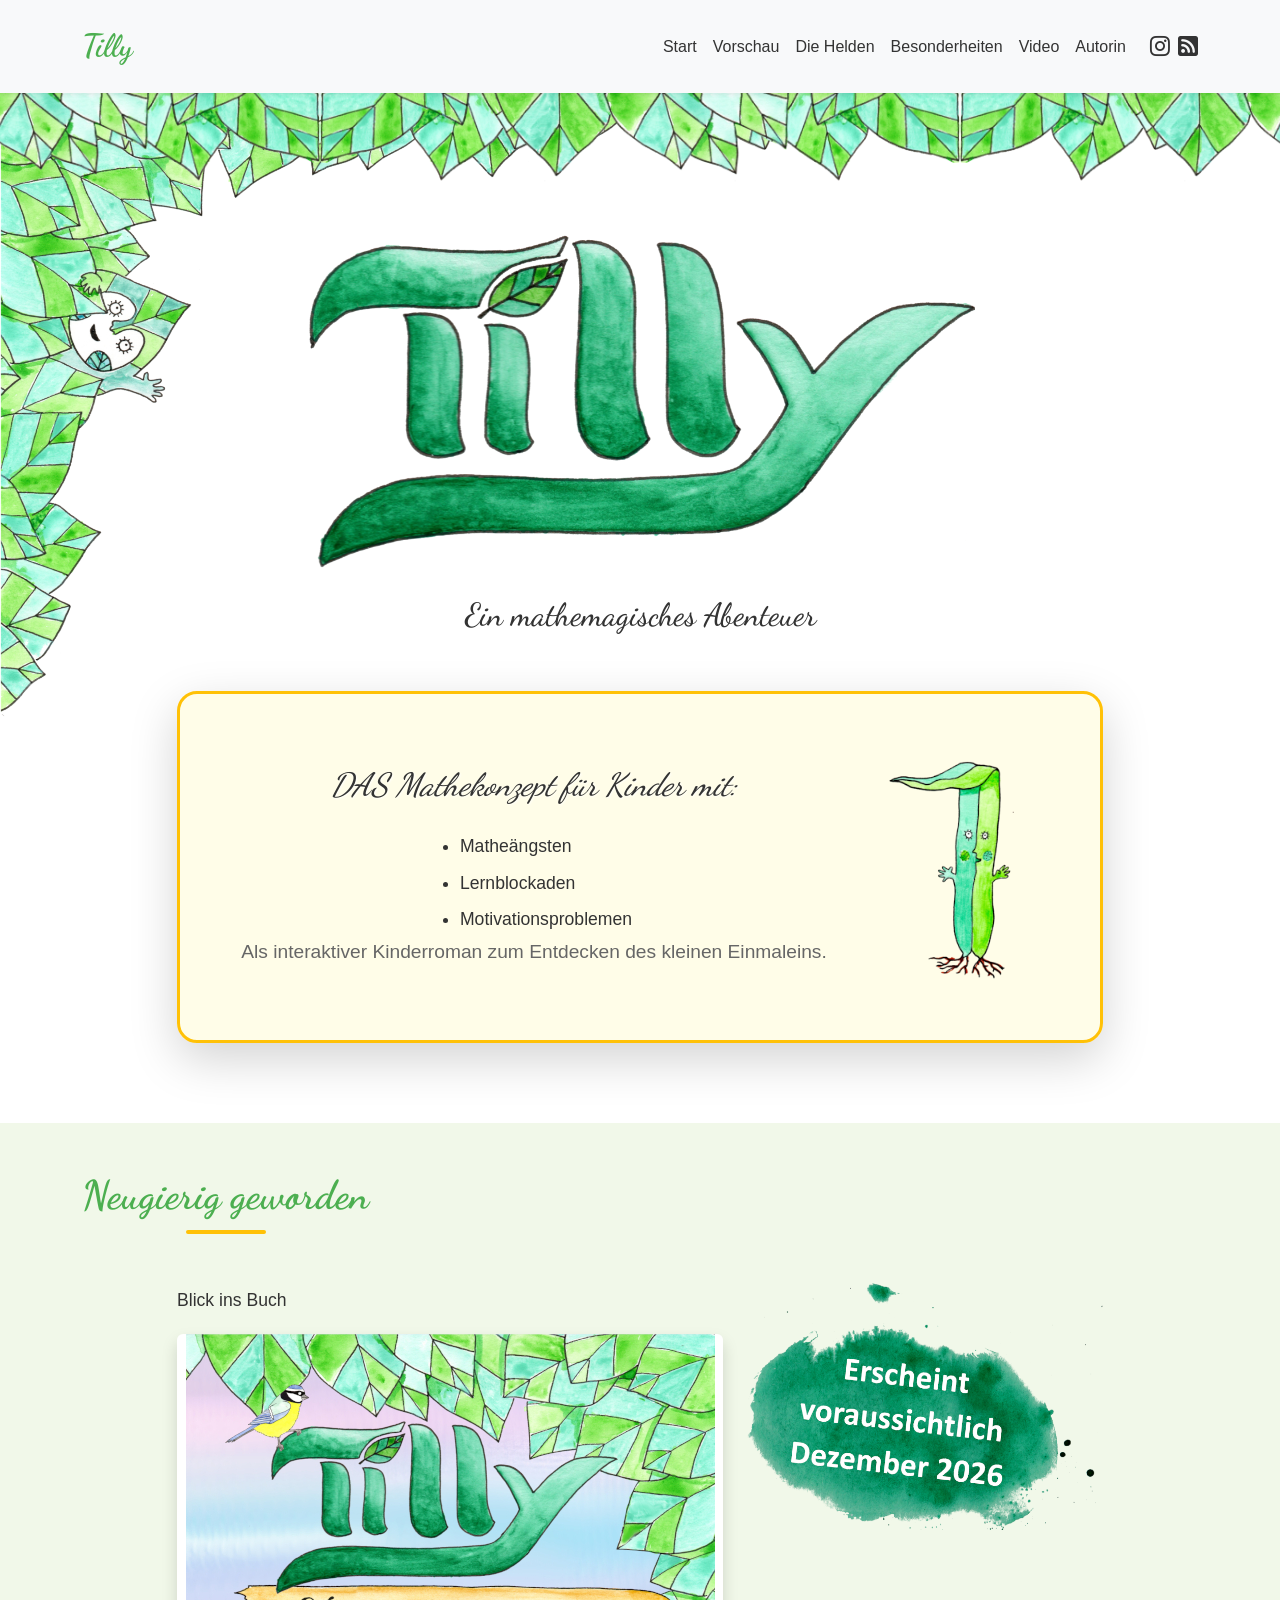
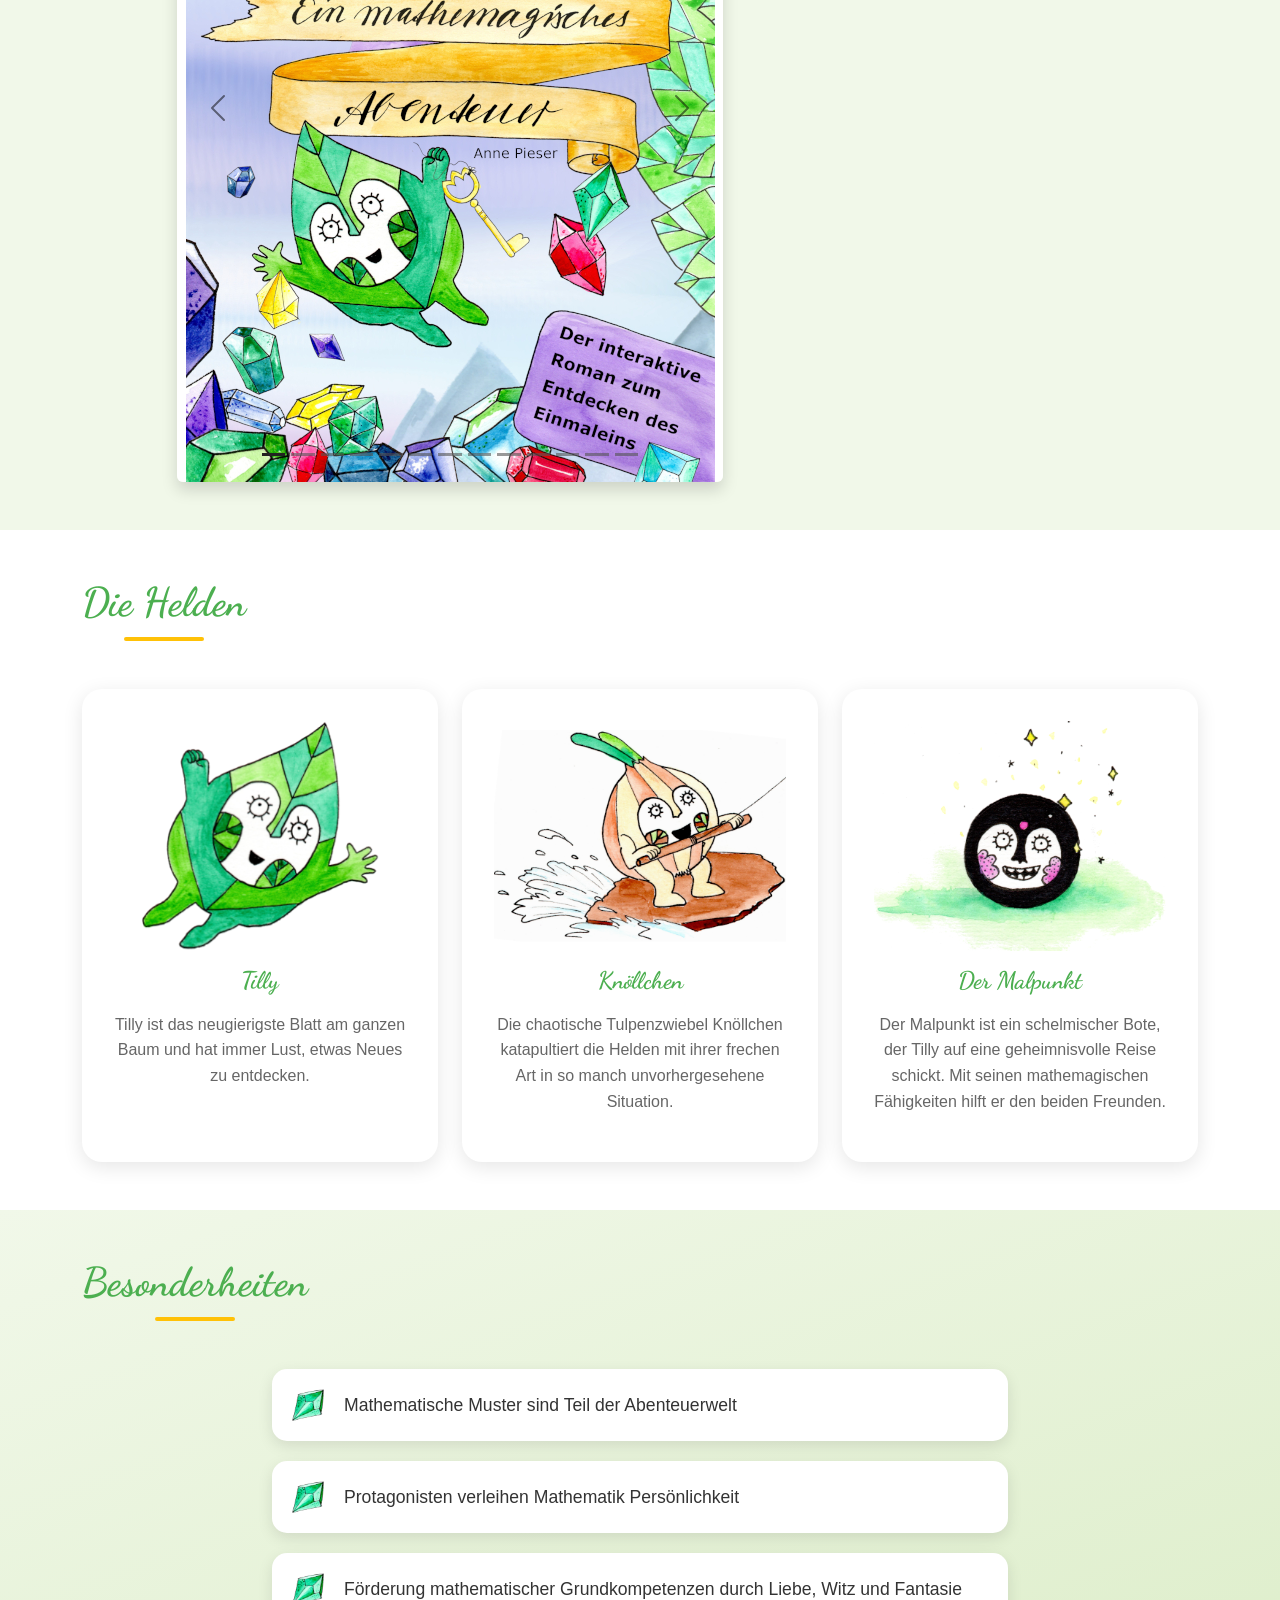
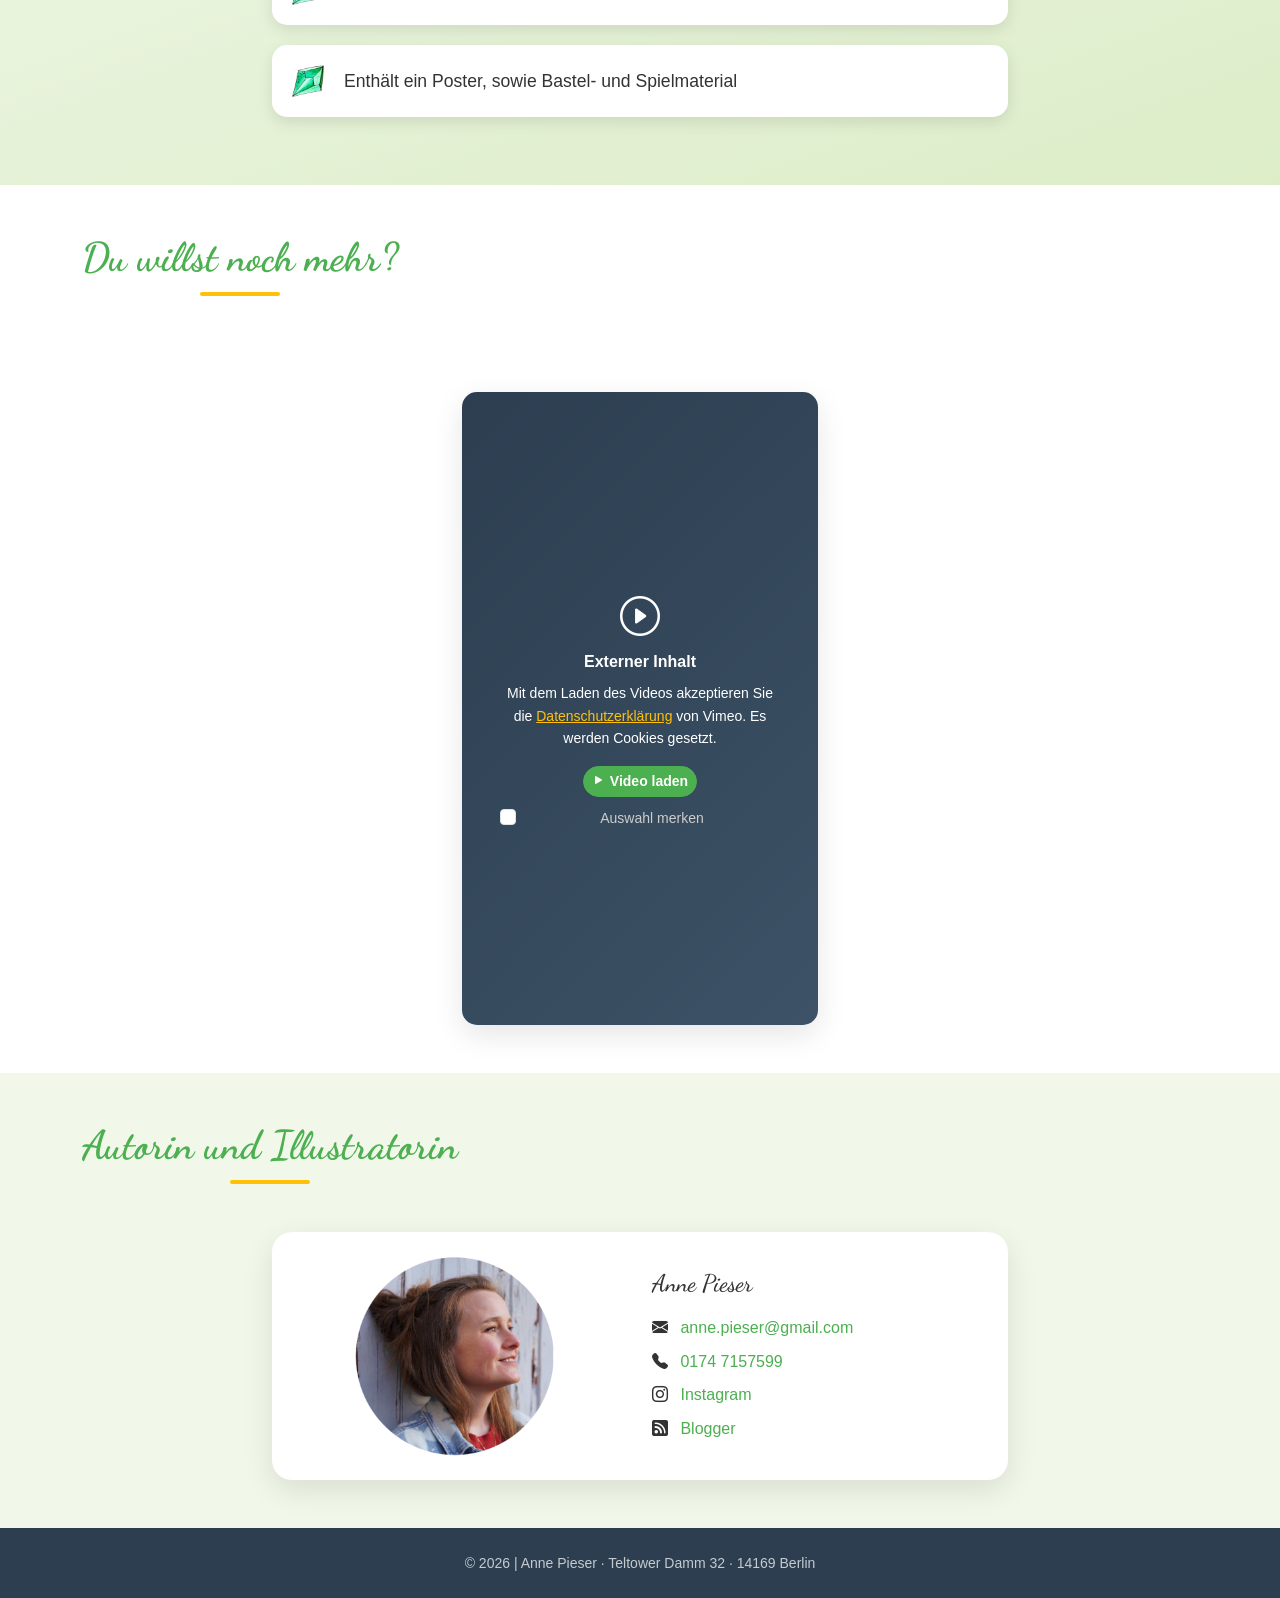
==== index.html @ 5b7159b6 "sort preview images" ====
<!DOCTYPE html>
<html lang="de">
<head>
    <meta charset="UTF-8">
    <meta name="viewport" content="width=device-width, initial-scale=1.0">
    <title>Tilly – Ein mathemagisches Abenteuer</title>

    <!-- SEO -->
    <meta name="description" content="Tilly ist ein interaktiver Kinderroman, in dem das kleine Lindenblatt Tilly, die Chaoszwiebel Knöllchen und der Malpunkt Kinder spielerisch und abenteuerlich ans kleine Einmaleins heranführen.">
    <meta name="keywords" content="Kinderroman, Einmaleins, Mathematik Kinder, interaktives Kinderbuch, Grundschule Mathe, Tilly, Anne Pieser, Mathemagisch, Lernen mit Geschichten">
    <meta name="author" content="Anne Pieser">
    <meta name="robots" content="index, follow">
    <link rel="canonical" href="https://tilly-mathemagie.de/">

    <!-- Open Graph (Facebook, WhatsApp, LinkedIn) -->
    <meta property="og:type" content="website">
    <meta property="og:url" content="https://tilly-mathemagie.de/">
    <meta property="og:title" content="Tilly – Ein mathemagisches Abenteuer">
    <meta property="og:description" content="Tilly, Knöllchen und der Malpunkt begeben sich auf eine mathemagische Reise. Ein Kinderroman, der das kleine Einmaleins zum Abenteuer macht.">
    <meta property="og:image" content="https://tilly-mathemagie.de/images/tilly-header.png">
    <meta property="og:locale" content="de_DE">
    <meta property="og:site_name" content="Tilly – Mathemagisches Abenteuer">

    <!-- Twitter Card -->
    <meta name="twitter:card" content="summary_large_image">
    <meta name="twitter:title" content="Tilly – Ein mathemagisches Abenteuer">
    <meta name="twitter:description" content="Tilly, Knöllchen und der Malpunkt begeben sich auf eine mathemagische Reise. Ein Kinderroman, der das kleine Einmaleins zum Abenteuer macht.">
    <meta name="twitter:image" content="https://tilly-mathemagie.de/images/tilly-header.png">

    <!-- Favicon -->
    <link rel="icon" type="image/svg+xml" href="favicon.svg">
    <link rel="alternate icon" href="favicon.ico">

    <!-- Google Fonts -->
    <link rel="preconnect" href="https://fonts.googleapis.com">
    <link rel="preconnect" href="https://fonts.gstatic.com" crossorigin>
    <link href="https://fonts.googleapis.com/css2?family=Dancing+Script:wght@400;500;600;700&display=swap" rel="stylesheet">

    <!-- Bootstrap CSS -->
    <link href="https://cdn.jsdelivr.net/npm/bootstrap@5.3.2/dist/css/bootstrap.min.css" rel="stylesheet">

    <!-- Bootstrap Icons -->
    <link rel="stylesheet" href="https://cdn.jsdelivr.net/npm/bootstrap-icons@1.11.1/font/bootstrap-icons.css">

    <!-- Custom CSS -->
    <link rel="stylesheet" href="css/style.css?v=2.0">
</head>
<body>
    <!-- Navigation -->
    <nav class="navbar navbar-expand-lg navbar-light bg-light fixed-top shadow-sm">
        <div class="container">
            <a class="navbar-brand fw-bold" href="#">Tilly</a>
            <button class="navbar-toggler" type="button" data-bs-toggle="collapse" data-bs-target="#navbarNav">
                <span class="navbar-toggler-icon"></span>
            </button>
            <div class="collapse navbar-collapse" id="navbarNav">
                <ul class="navbar-nav ms-auto">
                    <li class="nav-item">
                        <a class="nav-link" href="#home">Start</a>
                    </li>
                    <li class="nav-item">
                        <a class="nav-link" href="#preview">Vorschau</a>
                    </li>
                    <li class="nav-item">
                        <a class="nav-link" href="#heroes">Die Helden</a>
                    </li>
                    <li class="nav-item">
                        <a class="nav-link" href="#features">Besonderheiten</a>
                    </li>
                    <li class="nav-item">
                        <a class="nav-link" href="#video">Video</a>
                    </li>
                    <li class="nav-item">
                        <a class="nav-link" href="#author">Autorin</a>
                    </li>
                </ul>
                <div class="d-flex align-items-center ms-3 gap-2">
                    <a href="https://www.instagram.com/anne_pieser/" target="_blank" rel="noopener noreferrer" class="navbar-social-link" aria-label="Instagram">
                        <i class="bi bi-instagram fs-5"></i>
                    </a>
                    <a href="https://imlindenbaum.blogspot.com/" target="_blank" rel="noopener noreferrer" class="navbar-social-link" aria-label="Blogger">
                        <i class="bi bi-rss-fill fs-5"></i>
                    </a>
                </div>
            </div>
        </div>
    </nav>


    <!-- Banner Section -->
    <section id="home" class="banner-section">
        <div class="container">
            <div class="row align-items-center">
                <div class="col-12 text-center">
                    <img src="images/tilly-header.png" alt="Main Header" class="main-header-image img-fluid mb-4">
                    <h2>Ein mathemagisches Abenteuer</h2>
                </div>
            </div>

            <!-- Pitch Section integrated into banner -->
            <div class="row justify-content-center mt-5">
                <div class="col-lg-10">
                    <div class="pitch-card p-4 p-md-5 shadow-lg">
                        <div class="row align-items-center">
                            <div class="col-9">
                                <h2 class="subtitle mb-4 text-center">DAS Mathekonzept für Kinder mit:</h2>
                                <div class="d-flex align-items-center justify-content-center gap-4">
                                    <!-- List of benefits -->
                                    <ul class="benefits-list">
                                        <li>Matheängsten</li>
                                        <li>Lernblockaden</li>
                                        <li>Motivationsproblemen</li>
                                    </ul>
                                </div>
                                <p class="hero-description">
                                    Als interaktiver Kinderroman zum Entdecken des kleinen Einmaleins.
                                </p>
                            </div>
                            <div class="col-3 text-center">
                                <img src="images/halmut.png" alt="Halmut" class="img-fluid halmut-image">
                            </div>
                        </div>
                    </div>
                </div>
            </div>
        </div>
    </section>


    <!-- Preview Section -->
    <section id="preview" class="preview-section py-5">
        <div class="container">
            <h2 class="section-title text-center mb-5">Neugierig geworden</h2>
            <div class="row justify-content-center">
                <div class="col-lg-6 col-md-8">
                    <p class="preview-p">Blick ins Buch</p>
                    <div id="previewCarousel" class="carousel slide" data-bs-ride="carousel">
                        <div class="carousel-indicators">
                            <button type="button" data-bs-target="#previewCarousel" data-bs-slide-to="0" class="active"></button>
                            <button type="button" data-bs-target="#previewCarousel" data-bs-slide-to="1"></button>
                            <button type="button" data-bs-target="#previewCarousel" data-bs-slide-to="2"></button>
                            <button type="button" data-bs-target="#previewCarousel" data-bs-slide-to="3"></button>
                            <button type="button" data-bs-target="#previewCarousel" data-bs-slide-to="4"></button>
                            <button type="button" data-bs-target="#previewCarousel" data-bs-slide-to="5"></button>
                            <button type="button" data-bs-target="#previewCarousel" data-bs-slide-to="6"></button>
                            <button type="button" data-bs-target="#previewCarousel" data-bs-slide-to="7"></button>
                            <button type="button" data-bs-target="#previewCarousel" data-bs-slide-to="8"></button>
                            <button type="button" data-bs-target="#previewCarousel" data-bs-slide-to="9"></button>
                            <button type="button" data-bs-target="#previewCarousel" data-bs-slide-to="10"></button>
                            <button type="button" data-bs-target="#previewCarousel" data-bs-slide-to="11"></button>
                            <button type="button" data-bs-target="#previewCarousel" data-bs-slide-to="12"></button>
                        </div>
                        <div class="carousel-inner rounded shadow">
                            <div class="carousel-item active">
                                <img src="images/preview/001.jpg" class="d-block w-100" alt="Vorschau 1">
                            </div>
                            <div class="carousel-item">
                                <img src="images/preview/002.jpg" class="d-block w-100" alt="Vorschau 2">
                            </div>
                            <div class="carousel-item">
                                <img src="images/preview/003.jpg" class="d-block w-100" alt="Vorschau 3">
                            </div>
                            <div class="carousel-item">
                                <img src="images/preview/14.jpg" class="d-block w-100" alt="Vorschau 4">
                            </div>
                            <div class="carousel-item">
                                <img src="images/preview/15.jpg" class="d-block w-100" alt="Vorschau 5">
                            </div>
                            <div class="carousel-item">
                                <img src="images/preview/37.jpg" class="d-block w-100" alt="Vorschau 6">
                            </div>
                            <div class="carousel-item">
                                <img src="images/preview/58.jpg" class="d-block w-100" alt="Vorschau 7">
                            </div>
                            <div class="carousel-item">
                                <img src="images/preview/66.jpg" class="d-block w-100" alt="Vorschau 8">
                            </div>
                            <div class="carousel-item">
                                <img src="images/preview/89.jpg" class="d-block w-100" alt="Vorschau 9">
                            </div>
                            <div class="carousel-item">
                                <img src="images/preview/102.jpg" class="d-block w-100" alt="Vorschau 10">
                            </div>
                            <div class="carousel-item">
                                <img src="images/preview/109.jpg" class="d-block w-100" alt="Vorschau 11>
                            </div>
                            <div class="carousel-item">
                                <img src="images/preview/118.jpg" class="d-block w-100" alt="Vorschau 12">
                            </div>
                            <div class="carousel-item">
                                <img src="images/preview/135.jpg" class="d-block w-100" alt="Vorschau 13">
                            </div>
                        </div>
                        <button class="carousel-control-prev" type="button" data-bs-target="#previewCarousel" data-bs-slide="prev">
                            <span class="carousel-control-prev-icon"></span>
                            <span class="visually-hidden">Zurück</span>
                        </button>
                        <button class="carousel-control-next" type="button" data-bs-target="#previewCarousel" data-bs-slide="next">
                            <span class="carousel-control-next-icon"></span>
                            <span class="visually-hidden">Weiter</span>
                        </button>
                    </div>
                </div>
                <div class="col-lg-4 col-md-6 d-flex align-items-start justify-content-center mt-4 mt-lg-0">
                    <img src="images/erscheinungsdatum.png" alt="Erscheinungsdatum" class="img-fluid">
                </div>
            </div>
        </div>
    </section>


    <!-- Heroes Section -->
    <section id="heroes" class="heroes-section py-5">
        <div class="container">
            <h2 class="section-title text-center mb-5">Die Helden</h2>

            <div class="row g-4">
                <!-- Tilly -->
                <div class="col-xl-4 col-lg-12">
                    <div class="hero-card text-center h-100">
                        <div class="hero-image-wrapper mb-3">
                            <img src="images/tilly.png" alt="Tilly" class="hero-image img-fluid">
                        </div>
                        <h3 class="h4 mb-3">Tilly</h3>
                        <p class="hero-description">
                            Tilly ist das neugierigste Blatt am ganzen Baum und hat immer Lust, etwas Neues zu entdecken.
                        </p>
                    </div>
                </div>

                <!-- Knöllchen -->
                <div class="col-xl-4 col-lg-12">
                    <div class="hero-card text-center h-100">
                        <div class="hero-image-wrapper mb-3">
                            <img src="images/knoellchen.png" alt="Knöllchen" class="hero-image img-fluid">
                        </div>
                        <h3 class="h4 mb-3">Knöllchen</h3>
                        <p class="hero-description">
                            Die chaotische Tulpenzwiebel Knöllchen katapultiert die Helden mit ihrer frechen Art in so
                            manch unvorhergesehene Situation.
                        </p>
                    </div>
                </div>

                <!-- Malpunkt -->
                <div class="col-xl-4 col-lg-12">
                    <div class="hero-card text-center h-100">
                        <div class="hero-image-wrapper mb-3">
                            <img src="images/malpunkt.png" alt="Malpunkt" class="hero-image img-fluid">
                        </div>
                        <h3 class="h4 mb-3">Der Malpunkt</h3>
                        <p class="hero-description">
                            Der Malpunkt ist ein schelmischer Bote, der Tilly auf eine geheimnisvolle Reise schickt. Mit
                            seinen mathemagischen Fähigkeiten hilft er den beiden Freunden.
                        </p>
                    </div>
                </div>
            </div>
        </div>
    </section>



    <!-- Features Section -->
    <section id="features" class="features-section py-5">
        <div class="container">
            <h2 class="section-title text-center mb-5">Besonderheiten</h2>

            <div class="row justify-content-center">
                <div class="col-lg-8">
                    <ul class="features-list">
                        <li class="feature-item">
                            <img src="images/kristall.png" alt="Kristall" class="feature-icon">
                            <span>Mathematische Muster sind Teil der Abenteuerwelt</span>
                        </li>
                        <li class="feature-item">
                            <img src="images/kristall.png" alt="Kristall" class="feature-icon">
                            <span>Protagonisten verleihen Mathematik Persönlichkeit</span>
                        </li>
                        <li class="feature-item">
                            <img src="images/kristall.png" alt="Kristall" class="feature-icon">
                            <span>Förderung mathematischer Grundkompetenzen durch Liebe, Witz und Fantasie</span>
                        </li>
                        <li class="feature-item">
                            <img src="images/kristall.png" alt="Kristall" class="feature-icon">
                            <span>Enthält ein Poster, sowie Bastel- und Spielmaterial</span>
                        </li>
                    </ul>
                </div>
            </div>
        </div>

    </section>

    <!-- Video Section -->
    <section id="video" class="video-section py-5">
        <div class="container">
            <h2 class="section-title text-center mb-5">Du willst noch mehr?</h2>

            <div class="row justify-content-center mt-5">
                <div class="col-lg-4 col-md-6">
                    <div class="video-placeholder video-portrait mx-auto">
                        <div class="ratio ratio-9x16">
                            <div id="vimeo-consent-author" class="video-consent">
                                <div class="video-consent-content">
                                    <i class="bi bi-play-circle fs-1 mb-3"></i>
                                    <p class="mb-2"><strong>Externer Inhalt</strong></p>
                                    <p class="small mb-3">Mit dem Laden des Videos akzeptieren Sie die <a href="https://vimeo.com/privacy" target="_blank" rel="noopener noreferrer">Datenschutzerklärung</a> von Vimeo. Es werden Cookies gesetzt.</p>
                                    <button id="vimeo-consent-btn-author" class="btn btn-primary btn-sm">
                                        <i class="bi bi-play-fill me-1"></i>Video laden
                                    </button>
                                    <div class="form-check mt-2">
                                        <input class="form-check-input" type="checkbox" id="vimeo-remember-author">
                                        <label class="form-check-label small" for="vimeo-remember-author">Auswahl merken</label>
                                    </div>
                                </div>
                            </div>
                        </div>
                    </div>
                </div>
            </div>
        </div>
    </section>

    <!-- Author Section -->
    <section id="author" class="author-section py-5 bg-light">
        <div class="container">
            <h2 class="section-title text-center mb-5">Autorin und Illustratorin</h2>

            <div class="row justify-content-center">
                <div class="col-lg-8">
                    <div class="author-card p-4">
                        <div class="row align-items-center">
                            <div class="col-md-1"></div>
                            <div class="col-md-5 text-center text-md-start mb-4 mb-md-0">
                                <img src="images/portrait-small.png" alt="Anne Pieser" class="author-photo">
                            </div>
                            <div class="col-md-5 text-center text-md-start">
                                <h3 class="h4 mb-3">Anne Pieser</h3>
                                <div class="contact-info">
                                    <p class="mb-2">
                                        <i class="bi bi-envelope-fill me-2"></i>
                                        <a href="mailto:anne.pieser@gmail.com">anne.pieser@gmail.com</a>
                                    </p>
                                    <p class="mb-2">
                                        <i class="bi bi-telephone-fill me-2"></i>
                                        <a href="tel:+491747157599">0174 7157599</a>
                                    </p>
                                    <p class="mb-2">
                                        <i class="bi bi-instagram me-2"></i>
                                        <a href="https://www.instagram.com/" target="_blank" rel="noopener noreferrer">Instagram</a>
                                    </p>
                                    <p class="mb-0">
                                        <i class="bi bi-rss-fill me-2"></i>
                                        <a href="https://www.blogger.com/" target="_blank" rel="noopener noreferrer">Blogger</a>
                                    </p>
                                </div>
                            </div>
                        </div>
                    </div>
                </div>
            </div>


        </div>
    </section>

    <!-- Footer -->
    <footer class="footer py-4 bg-dark text-light">
        <div class="container text-center">
            <p class="small mb-0 opacity-75">
                &copy; 2026 | Anne Pieser &middot; Teltower Damm 32 &middot; 14169 Berlin
            </p>
        </div>
    </footer>

    <!-- Bootstrap JS Bundle -->
    <script src="https://cdn.jsdelivr.net/npm/bootstrap@5.3.2/dist/js/bootstrap.bundle.min.js"></script>

    <!-- Vimeo Cookie Consent -->
    <script>
        (function () {
            var videoUrl = 'https://player.vimeo.com/video/1174535362?title=0&byline=0&portrait=0';
            var consentEl = document.getElementById('vimeo-consent');
            var btn = document.getElementById('vimeo-consent-btn');
            var remember = document.getElementById('vimeo-remember');

            function loadVideo() {
                var iframe = document.createElement('iframe');
                iframe.src = videoUrl;
                iframe.title = 'Tilly - Ein mathemagisches Abenteuer';
                iframe.setAttribute('frameborder', '0');
                iframe.setAttribute('allow', 'autoplay; fullscreen; picture-in-picture');
                iframe.setAttribute('allowfullscreen', '');
                consentEl.parentNode.replaceChild(iframe, consentEl);
            }

            if (localStorage.getItem('vimeo-consent') === 'granted') {
                loadVideo();
            } else {
                btn.addEventListener('click', function () {
                    if (remember.checked) {
                        localStorage.setItem('vimeo-consent', 'granted');
                    }
                    loadVideo();
                });
            }
        })();

        // Vimeo – Author Section
        (function () {
            var videoUrl = 'https://player.vimeo.com/video/1174535362?title=0&byline=0&portrait=0';
            var consentEl = document.getElementById('vimeo-consent-author');
            var btn = document.getElementById('vimeo-consent-btn-author');
            var remember = document.getElementById('vimeo-remember-author');

            function loadVideo() {
                var iframe = document.createElement('iframe');
                iframe.src = videoUrl;
                iframe.title = 'Tilly - Ein mathemagisches Abenteuer';
                iframe.setAttribute('frameborder', '0');
                iframe.setAttribute('allow', 'autoplay; fullscreen; picture-in-picture');
                iframe.setAttribute('allowfullscreen', '');
                consentEl.parentNode.replaceChild(iframe, consentEl);
            }

            if (localStorage.getItem('vimeo-consent') === 'granted') {
                loadVideo();
            } else {
                btn.addEventListener('click', function () {
                    if (remember.checked) {
                        localStorage.setItem('vimeo-consent', 'granted');
                    }
                    loadVideo();
                });
            }
        })();
    </script>
</body>
</html>
---- css/style.css ----
/* =============================================
   General Styles
   ============================================= */
:root {
    --primary-color: #4CAF50;
    --secondary-color: #8BC34A;
    --accent-color: #FFC107;
    --text-dark: #333;
    --text-light: #666;
    --bg-white: #ffffff;
    --bg-soft: #F1F8E9;
    --bg-medium: #DCEDC8;
}

* {
    margin: 0;
    padding: 0;
    box-sizing: border-box;
}

body {
    font-family: 'Segoe UI', Tahoma, Geneva, Verdana, sans-serif;
    color: var(--text-dark);
    line-height: 1.6;
    overflow-x: hidden;
}

h1, h2, h3, h4, .navbar-brand {
    font-family: 'Dancing Script', cursive;
}

html {
    scroll-behavior: smooth;
}

/* =============================================
   Navigation
   ============================================= */
.navbar {
    padding: 1rem 0;
    transition: all 0.3s ease;
}

.navbar-brand {
    font-size: 2.0rem;
    color: var(--primary-color) !important;
}

.navbar-nav .nav-link {
    padding: 0.5rem 1rem;
    color: var(--text-dark) !important;
    font-weight: 500;
    transition: color 0.3s ease;
}

.navbar-nav .nav-link:hover {
    color: var(--primary-color) !important;
}

.navbar-social-link {
    color: var(--text-dark);
    transition: color 0.3s ease, transform 0.3s ease;
}

.navbar-social-link:hover {
    color: var(--primary-color);
    transform: scale(1.2);
}

/* =============================================
   Banner Section
   ============================================= */
.banner-section {
    padding-top: 180px;
    padding-bottom: 80px;
    background-image: url('../images/header-banner-middle.png'), url('../images/header-banner.png');
    background-size: 50%, 50%;
    background-position: center 80px, left 80px;
    background-repeat: repeat-x, no-repeat;
    position: relative;
}

.banner-section::before {
    content: '';
    position: absolute;
    top: 0;
    left: 0;
    right: 0;
    bottom: 0;
    background: rgba(255, 255, 255, 0);
    z-index: 1;
}

.banner-section .container {
    position: relative;
    z-index: 2;
}

.banner-section h1 {
    color: var(--primary-color);
    font-size: 10.5rem;
    text-shadow: 2px 2px 4px rgba(255,255,255,0.8);
}

.subtitle {
    font-size: 2.0rem;
    color: var(--text-dark);
    font-weight: 500;
    font-style: italic;
    text-shadow: 1px 1px 2px rgba(255,255,255,0.8);
}

.main-header-image {
    margin-top: 50px;
    max-width: 60%;
    height: auto;
}

.sub-header-image {
    margin-top: 25px;
    max-width: 60%;
    height: auto;
}

/* =============================================
   Pitch Section
   ============================================= */
.pitch-card {
    background: rgba(255, 253, 231, 0.95);
    border-radius: 20px;
    border: 3px solid var(--accent-color);
    backdrop-filter: blur(10px);
}

.pitch-card p {
    font-size: 1.2rem;
    margin: 0;
}

/* =============================================
   Section Titles
   ============================================= */
.section-title {
    font-size: 2.5rem;
    font-weight: bold;
    color: var(--primary-color);
    position: relative;
    display: inline-block;
    padding-bottom: 15px;
}

.section-title::after {
    content: '';
    position: absolute;
    bottom: 0;
    left: 50%;
    transform: translateX(-50%);
    width: 80px;
    height: 4px;
    background: var(--accent-color);
    border-radius: 2px;
}

/* =============================================
   Video Section
   ============================================= */
.video-section {
    background: var(--bg-warm);
}

.video-placeholder {
    border-radius: 15px;
    overflow: hidden;
    box-shadow: 0 10px 30px rgba(0,0,0,0.1);
}

.video-portrait {
    max-width: 360px;
}

.ratio-9x16 {
    --bs-aspect-ratio: 177.78%; /* 16/9 * 100 */
}

.video-consent {
    position: absolute;
    top: 0;
    left: 0;
    width: 100%;
    height: 100%;
    background: linear-gradient(135deg, #2c3e50 0%, #3d5266 100%);
    display: flex;
    align-items: center;
    justify-content: center;
    color: #fff;
    text-align: center;
    padding: 1.5rem;
}

.video-consent-content {
    max-width: 280px;
}

.video-consent a {
    color: var(--accent-color);
}

.video-consent a:hover {
    color: #fff;
}

.video-consent .btn-primary {
    background-color: var(--primary-color);
    border-color: var(--primary-color);
    border-radius: 25px;
    font-weight: 600;
}

.video-consent .btn-primary:hover {
    background-color: #45a049;
    border-color: #45a049;
}

.video-consent .form-check-label {
    color: #ccc;
}

.video-consent .form-check-input:checked {
    background-color: var(--primary-color);
    border-color: var(--primary-color);
}

/* =============================================
   Heroes Section
   ============================================= */
.heroes-section {
    background: var(--bg-white);
}

.hero-card {
    background: white;
    border-radius: 20px;
    padding: 2rem;
    box-shadow: 0 5px 20px rgba(0,0,0,0.1);
    transition: transform 0.3s ease, box-shadow 0.3s ease;
}

.hero-card:hover {
    transform: translateY(-10px);
    box-shadow: 0 15px 40px rgba(0,0,0,0.15);
}

.hero-image-wrapper {
    max-width: 400px; 
    max-height: 315px;
    margin: 0 auto;
}

.hero-image {
    width: 100%;
    height: 100%;
    object-fit: cover;
}

.hero-card h3 {
    color: var(--primary-color);
    font-weight: bold;
}

.hero-description {
    color: var(--text-light);
    font-size: 1rem;
}

/* =============================================
   Preview Section
   ============================================= */
.preview-section {
    background: var(--bg-soft);
}

.preview-p {
    font-size: 1.1rem;
    color: var(--text-dark);
    font-weight: 500;
    padding: 4px 0;
}

.preview-section .carousel-item img {
    object-fit: contain;
    max-height: 748px;
    background: #fff;
}

.preview-section .carousel-control-prev-icon,
.preview-section .carousel-control-next-icon {
    filter: invert(1) brightness(0.3);
}

.preview-section .carousel-indicators [data-bs-target] {
    background-color: #555;
    opacity: 0.6;
}

.preview-section .carousel-indicators .active {
    background-color: #222;
    opacity: 1;
}

/* =============================================
   Downloads Section
   ============================================= */
.download-card {
    background: white;
    border-radius: 20px;
    box-shadow: 0 5px 20px rgba(0,0,0,0.1);
    transition: transform 0.3s ease;
}

.download-card:hover {
    transform: scale(1.05);
}

.download-thumbnail {
    max-width: 250px;
    height: auto;
}

.download-card .btn-primary {
    background-color: var(--primary-color);
    border-color: var(--primary-color);
    padding: 12px 30px;
    font-weight: 600;
    border-radius: 25px;
    transition: all 0.3s ease;
}

.download-card .btn-primary:hover {
    background-color: #45a049;
    border-color: #45a049;
    transform: scale(1.05);
}

/* =============================================
   Benefits List (Pitch Card)
   ============================================= */
.halmut-image {
    max-height: 250px;
    width: auto;
}

.benefits-list {
    list-style: disc;
    display: inline-block;
    text-align: left;
    padding-left: 1.5rem;
    margin: 0 auto;
}

.pitch-card {
    text-align: center;
}

.benefits-list li {
    font-size: 1.1rem;
    color: var(--text-dark);
    font-weight: 500;
    padding: 4px 0;
}

/* =============================================
   Features Section
   ============================================= */
.features-section {
    background: linear-gradient(160deg, var(--bg-soft) 0%, var(--bg-medium) 100%);
}

.features-list {
    list-style: none;
    padding: 0;
}

.feature-item {
    display: flex;
    align-items: center;
    padding: 20px;
    margin-bottom: 20px;
    background: white;
    border-radius: 15px;
    box-shadow: 0 5px 15px rgba(0,0,0,0.1);
    transition: transform 0.3s ease;
}

.feature-item:hover {
    transform: translateX(10px);
}

.feature-icon {
    width: 32px;
    height: 32px;
    margin-right: 20px;
    flex-shrink: 0;
}

.feature-item span {
    font-size: 1.1rem;
    color: var(--text-dark);
    font-weight: 500;
}

/* =============================================
   Author Section
   ============================================= */
.downloads-section {
    background: var(--bg-warm) !important;
}

.author-section {
    background: var(--bg-soft) !important;
}

.author-card {
    background: white;
    border-radius: 20px;
    box-shadow: 0 10px 30px rgba(0,0,0,0.1);
}

.author-photo {
    width: 199px;
    height: 200px;
    object-fit: cover;
}

.contact-info a {
    color: var(--primary-color);
    text-decoration: none;
    transition: color 0.3s ease;
}

.contact-info a:hover {
    color: var(--secondary-color);
    text-decoration: underline;
}

/* =============================================
   Footer
   ============================================= */
.footer {
    background-color: #2c3e50 !important;
}

.footer h5 {
    color: var(--accent-color);
    font-weight: bold;
}

/* =============================================
   Responsive Design
   ============================================= */
@media (max-width: 768px) {
    .banner-section h1 {
        font-size: 2.5rem;
    }
    
    .subtitle {
        font-size: 1.2rem;
    }
    
    .section-title {
        font-size: 2rem;
    }
    
    .pitch-card p {
        font-size: 1rem;
    }
    
    .hero-image-wrapper {
        width: 150px;
        height: 150px;
    }
}

@media (max-width: 576px) {
    .banner-section {
        padding-top: 80px;
    }
    
    .banner-section h1 {
        font-size: 2rem;
    }
    
    .subtitle {
        font-size: 1rem;
    }
    
    .feature-item {
        flex-direction: column;
        text-align: center;
    }
    
    .feature-icon {
        margin-right: 0;
        margin-bottom: 15px;
    }
}

/* =============================================
   Animations
   ============================================= */
@keyframes fadeInUp {
    from {
        opacity: 0;
        transform: translateY(30px);
    }
    to {
        opacity: 1;
        transform: translateY(0);
    }
}

.fade-in-up {
    animation: fadeInUp 0.6s ease-out;
}
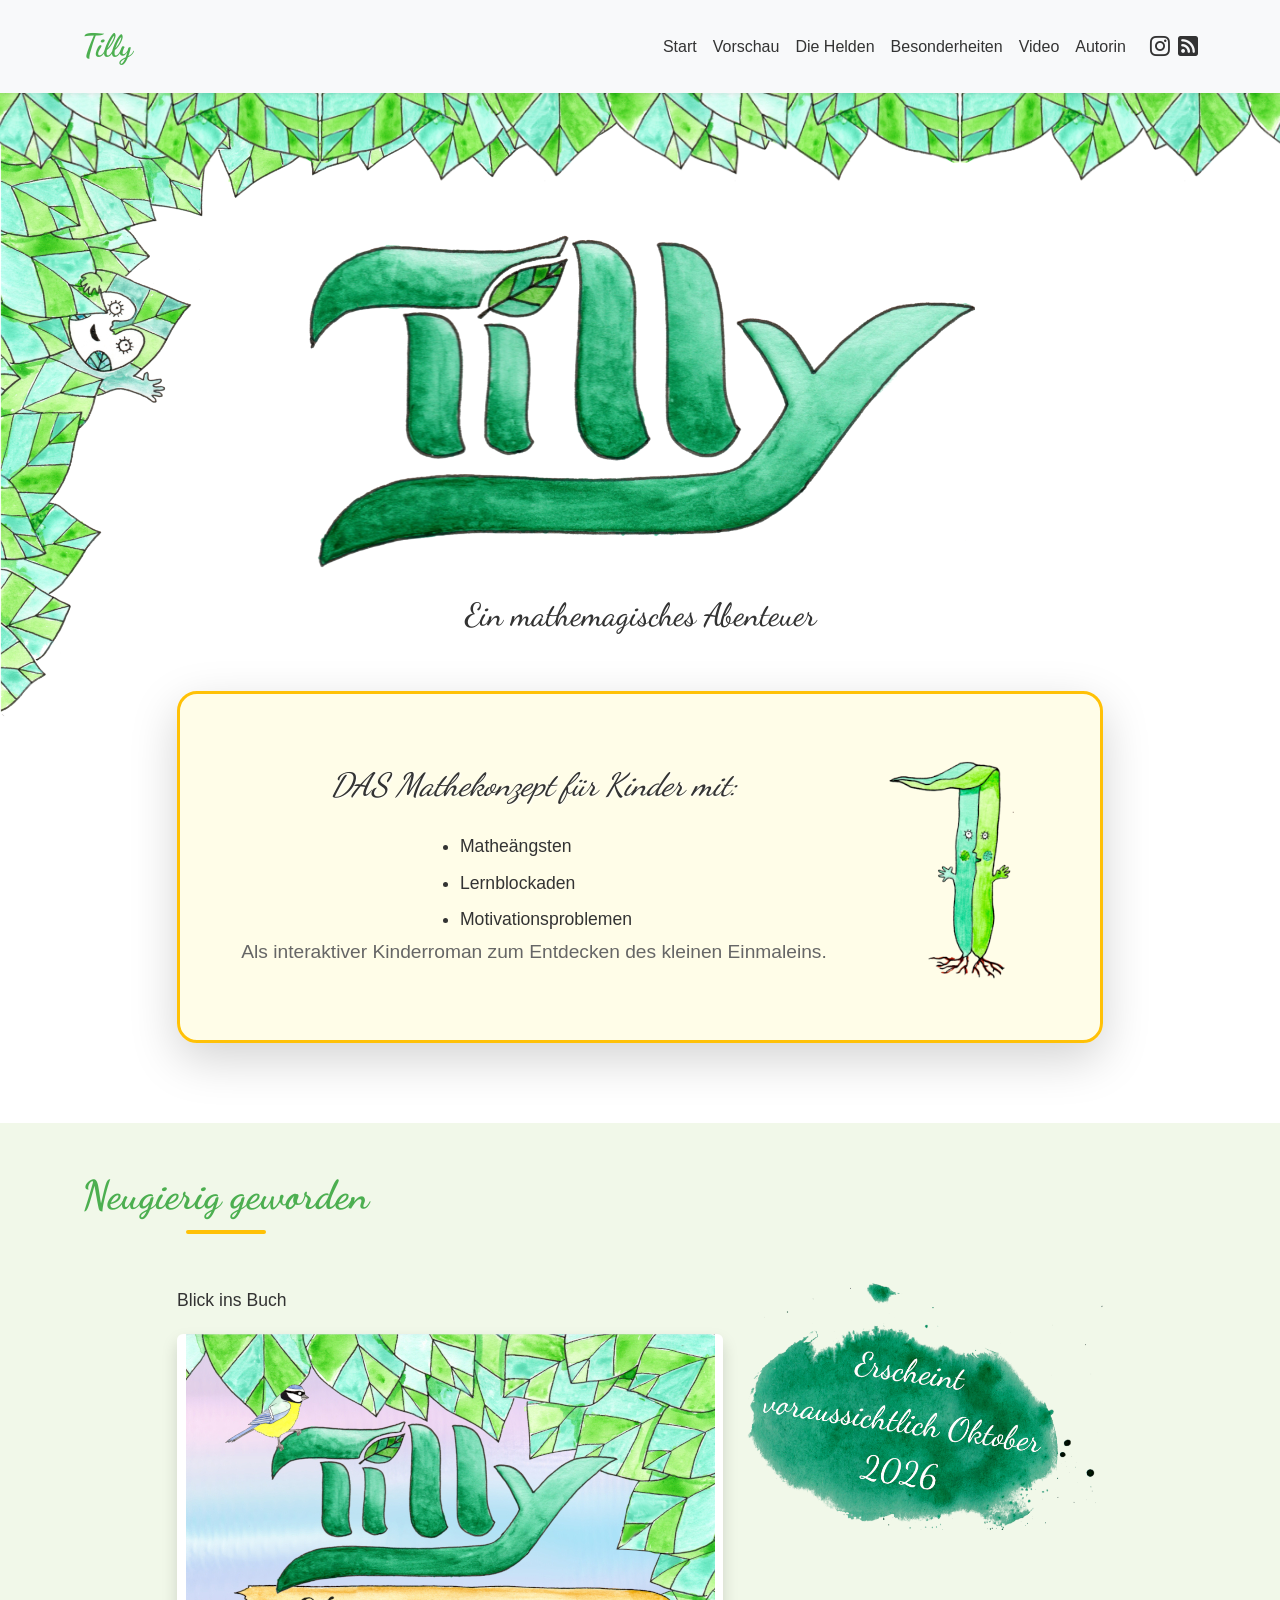
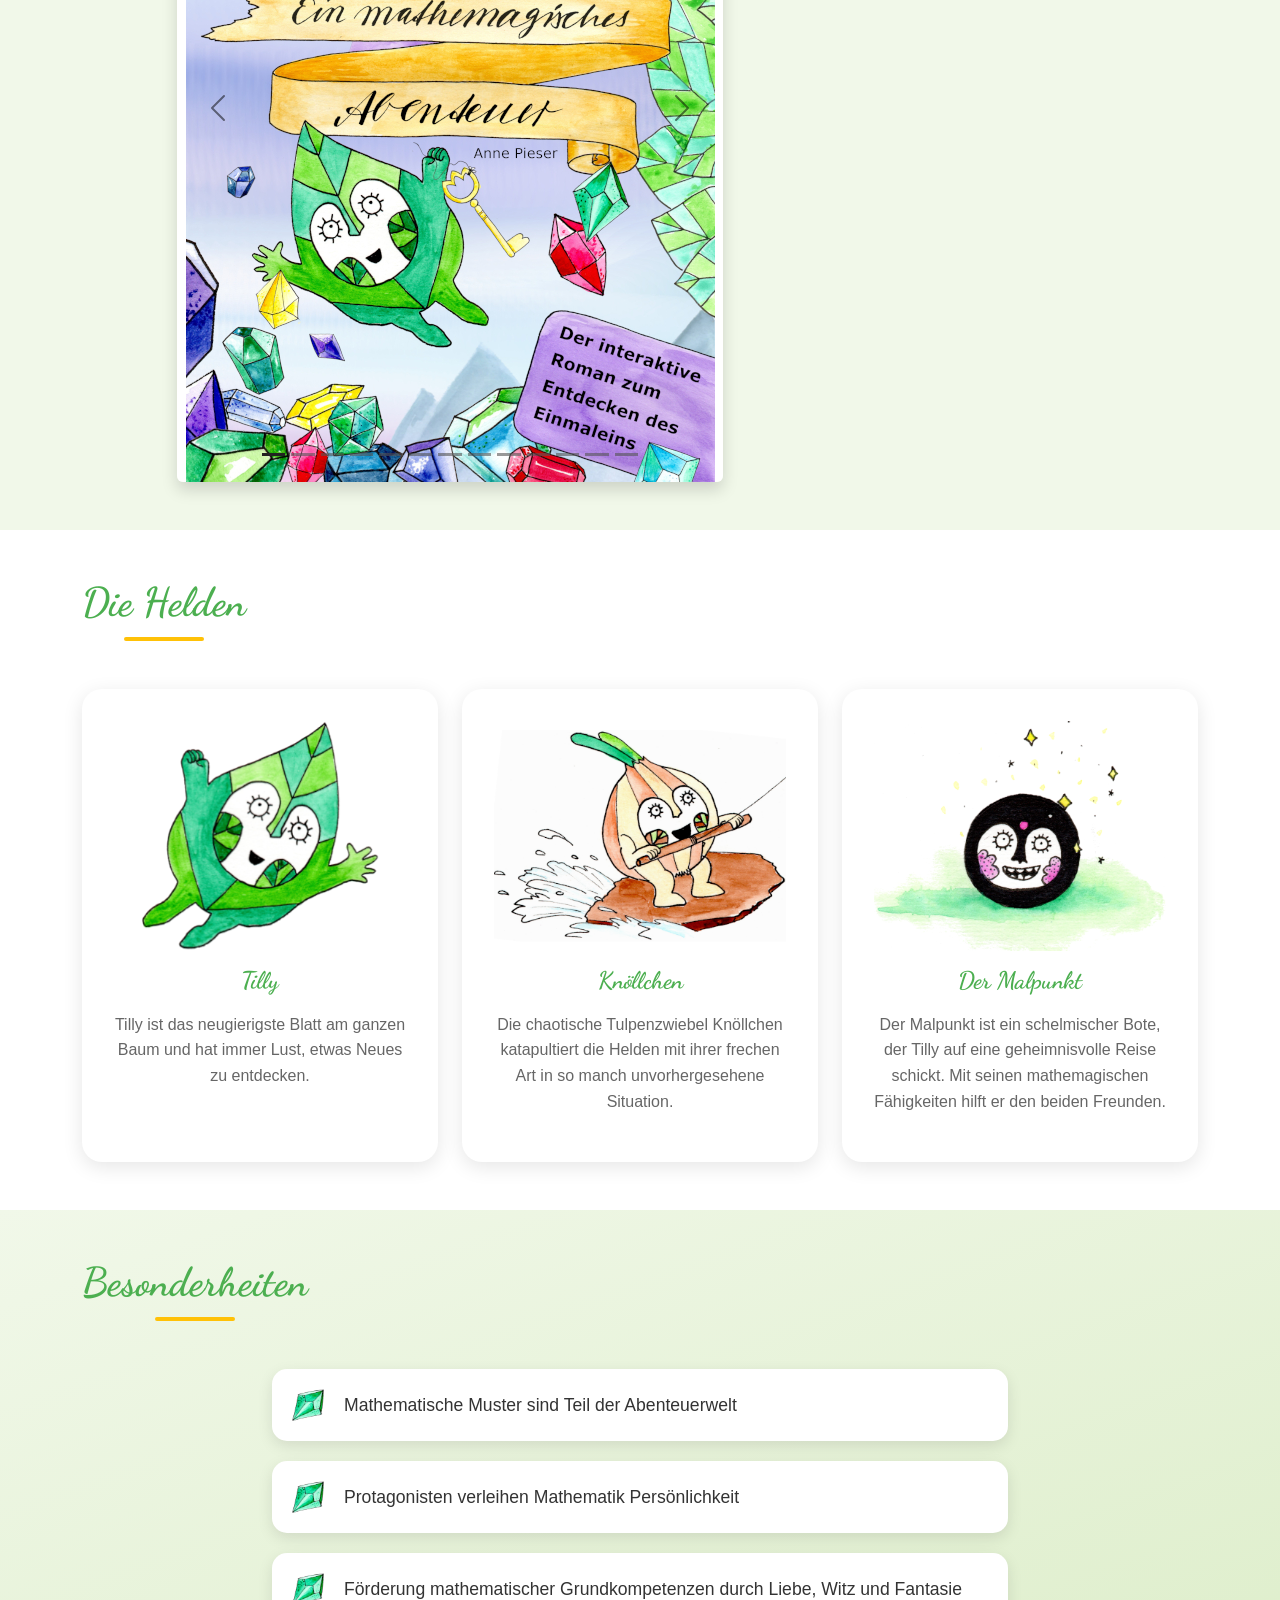
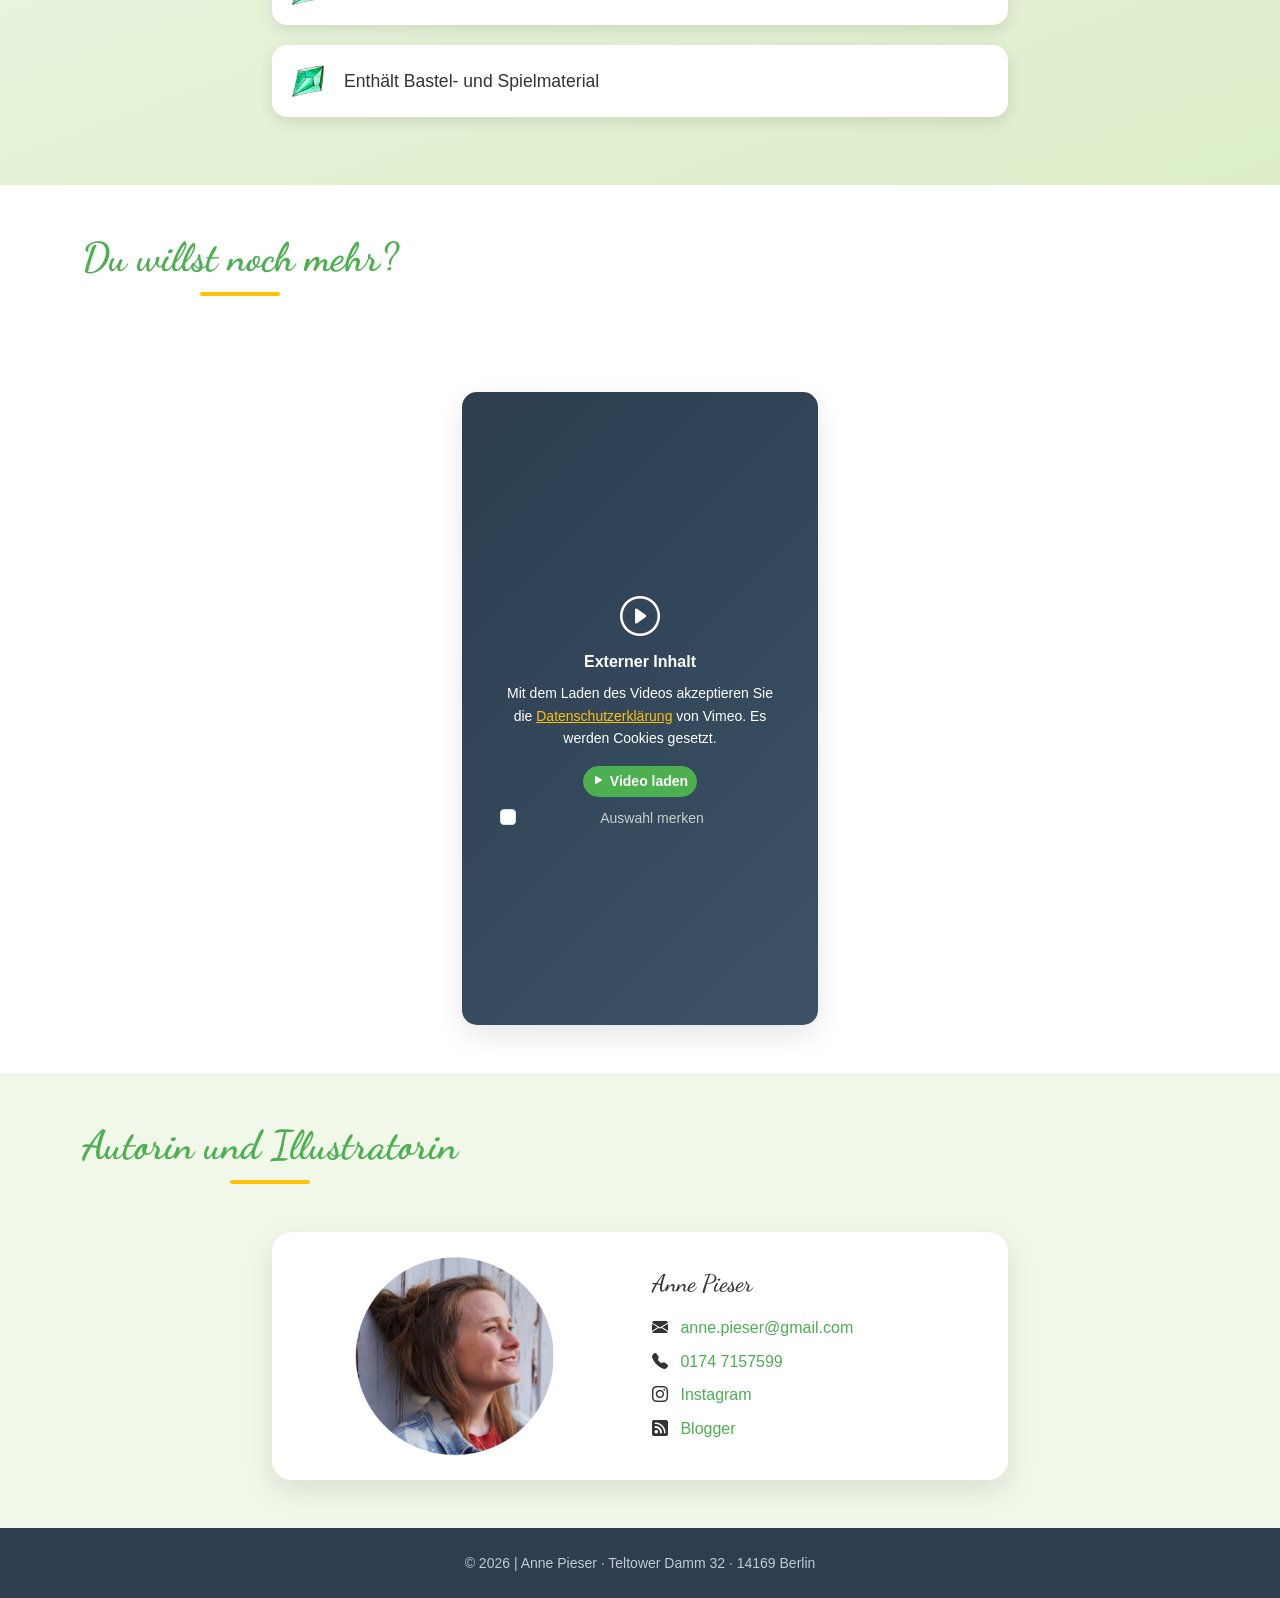
==== commit f499cb20: "small update on index.html" ====
--- a/index.html
+++ b/index.html
@@ -182,7 +182,7 @@
                                 <img src="images/preview/102.jpg" class="d-block w-100" alt="Vorschau 10">
                             </div>
                             <div class="carousel-item">
-                                <img src="images/preview/109.jpg" class="d-block w-100" alt="Vorschau 11>
+                                <img src="images/preview/109.jpg" class="d-block w-100" alt="Vorschau 11">
                             </div>
                             <div class="carousel-item">
                                 <img src="images/preview/118.jpg" class="d-block w-100" alt="Vorschau 12">
@@ -283,7 +283,7 @@
                         </li>
                         <li class="feature-item">
                             <img src="images/kristall.png" alt="Kristall" class="feature-icon">
-                            <span>Enthält ein Poster, sowie Bastel- und Spielmaterial</span>
+                            <span>Enthält Bastel- und Spielmaterial</span>
                         </li>
                     </ul>
                 </div>
@@ -386,6 +386,7 @@
             var remember = document.getElementById('vimeo-remember');
 
             function loadVideo() {
+                if (!consentEl) return;
                 var iframe = document.createElement('iframe');
                 iframe.src = videoUrl;
                 iframe.title = 'Tilly - Ein mathemagisches Abenteuer';
@@ -397,9 +398,9 @@
 
             if (localStorage.getItem('vimeo-consent') === 'granted') {
                 loadVideo();
-            } else {
+            } else if (btn) {
                 btn.addEventListener('click', function () {
-                    if (remember.checked) {
+                    if (remember && remember.checked) {
                         localStorage.setItem('vimeo-consent', 'granted');
                     }
                     loadVideo();
@@ -415,6 +416,7 @@
             var remember = document.getElementById('vimeo-remember-author');
 
             function loadVideo() {
+                if (!consentEl) return;
                 var iframe = document.createElement('iframe');
                 iframe.src = videoUrl;
                 iframe.title = 'Tilly - Ein mathemagisches Abenteuer';
@@ -426,9 +428,9 @@
 
             if (localStorage.getItem('vimeo-consent') === 'granted') {
                 loadVideo();
-            } else {
+            } else if (btn) {
                 btn.addEventListener('click', function () {
-                    if (remember.checked) {
+                    if (remember && remember.checked) {
                         localStorage.setItem('vimeo-consent', 'granted');
                     }
                     loadVideo();
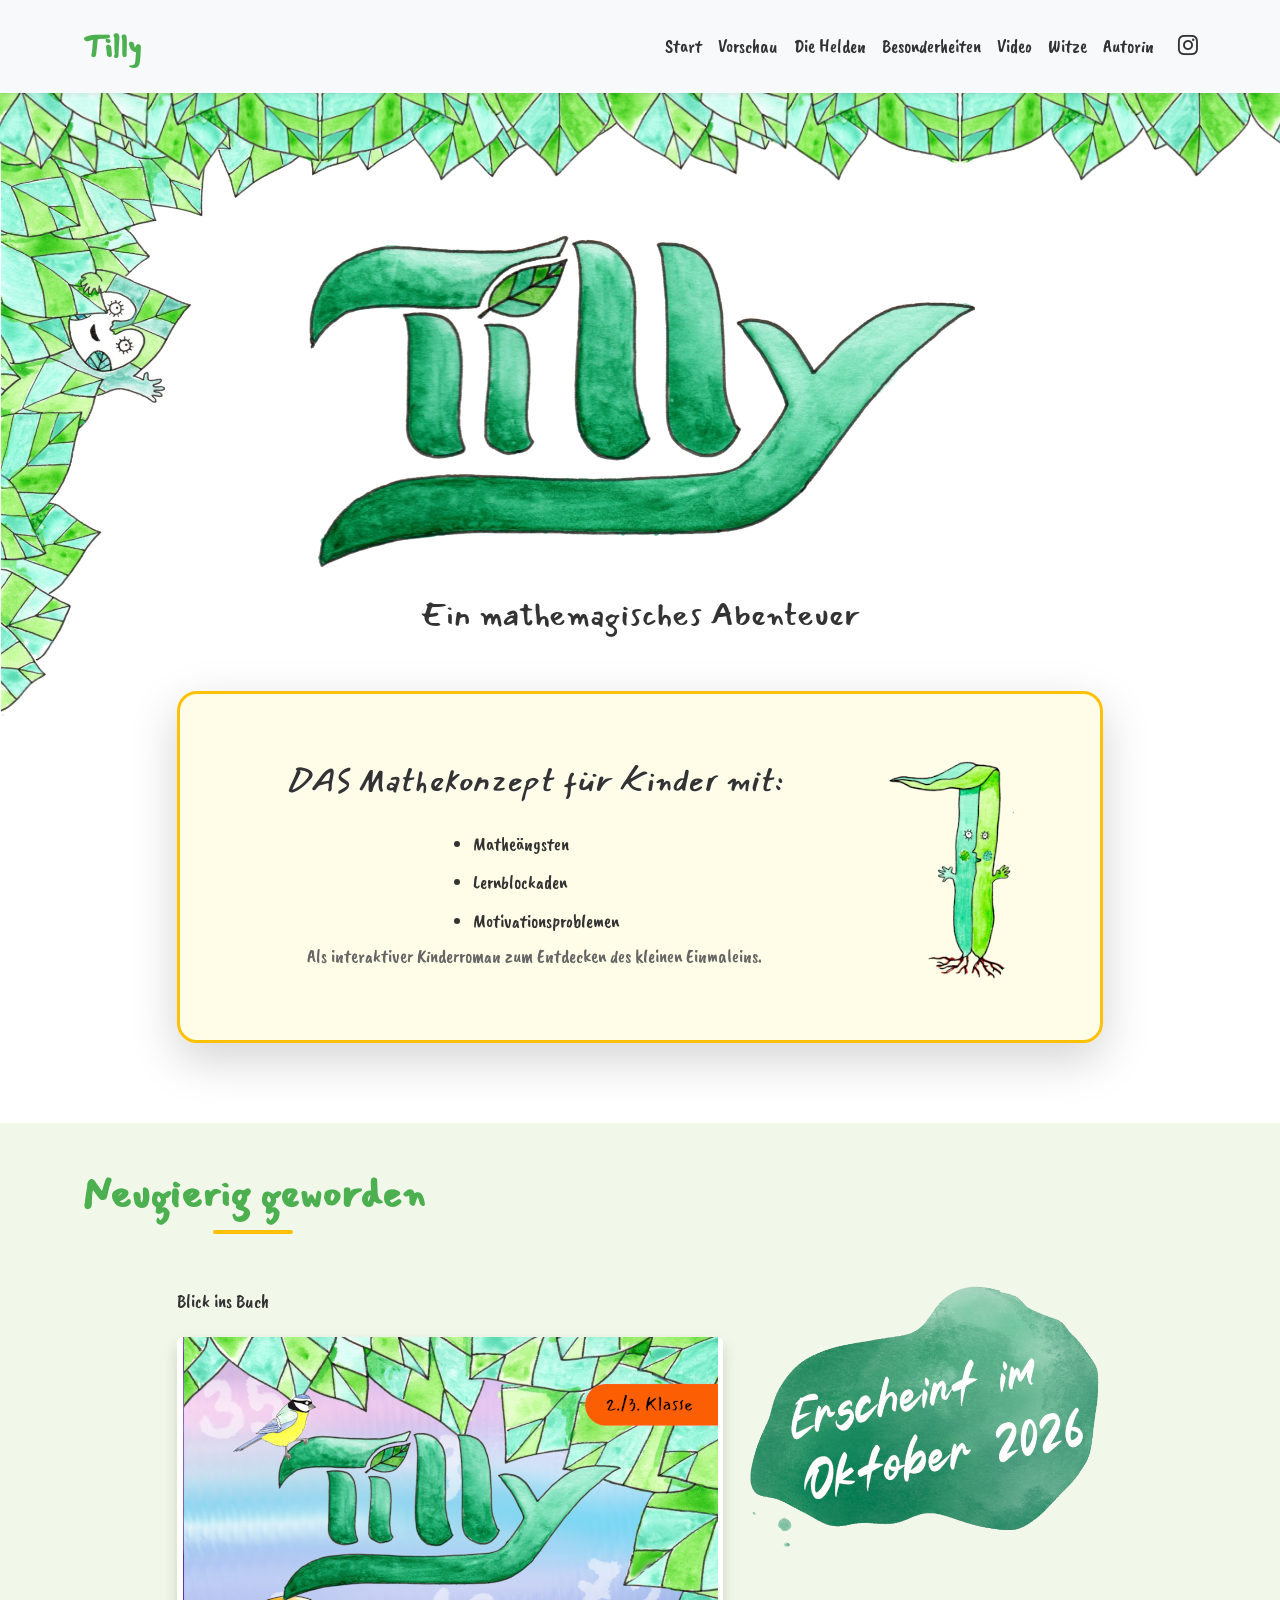
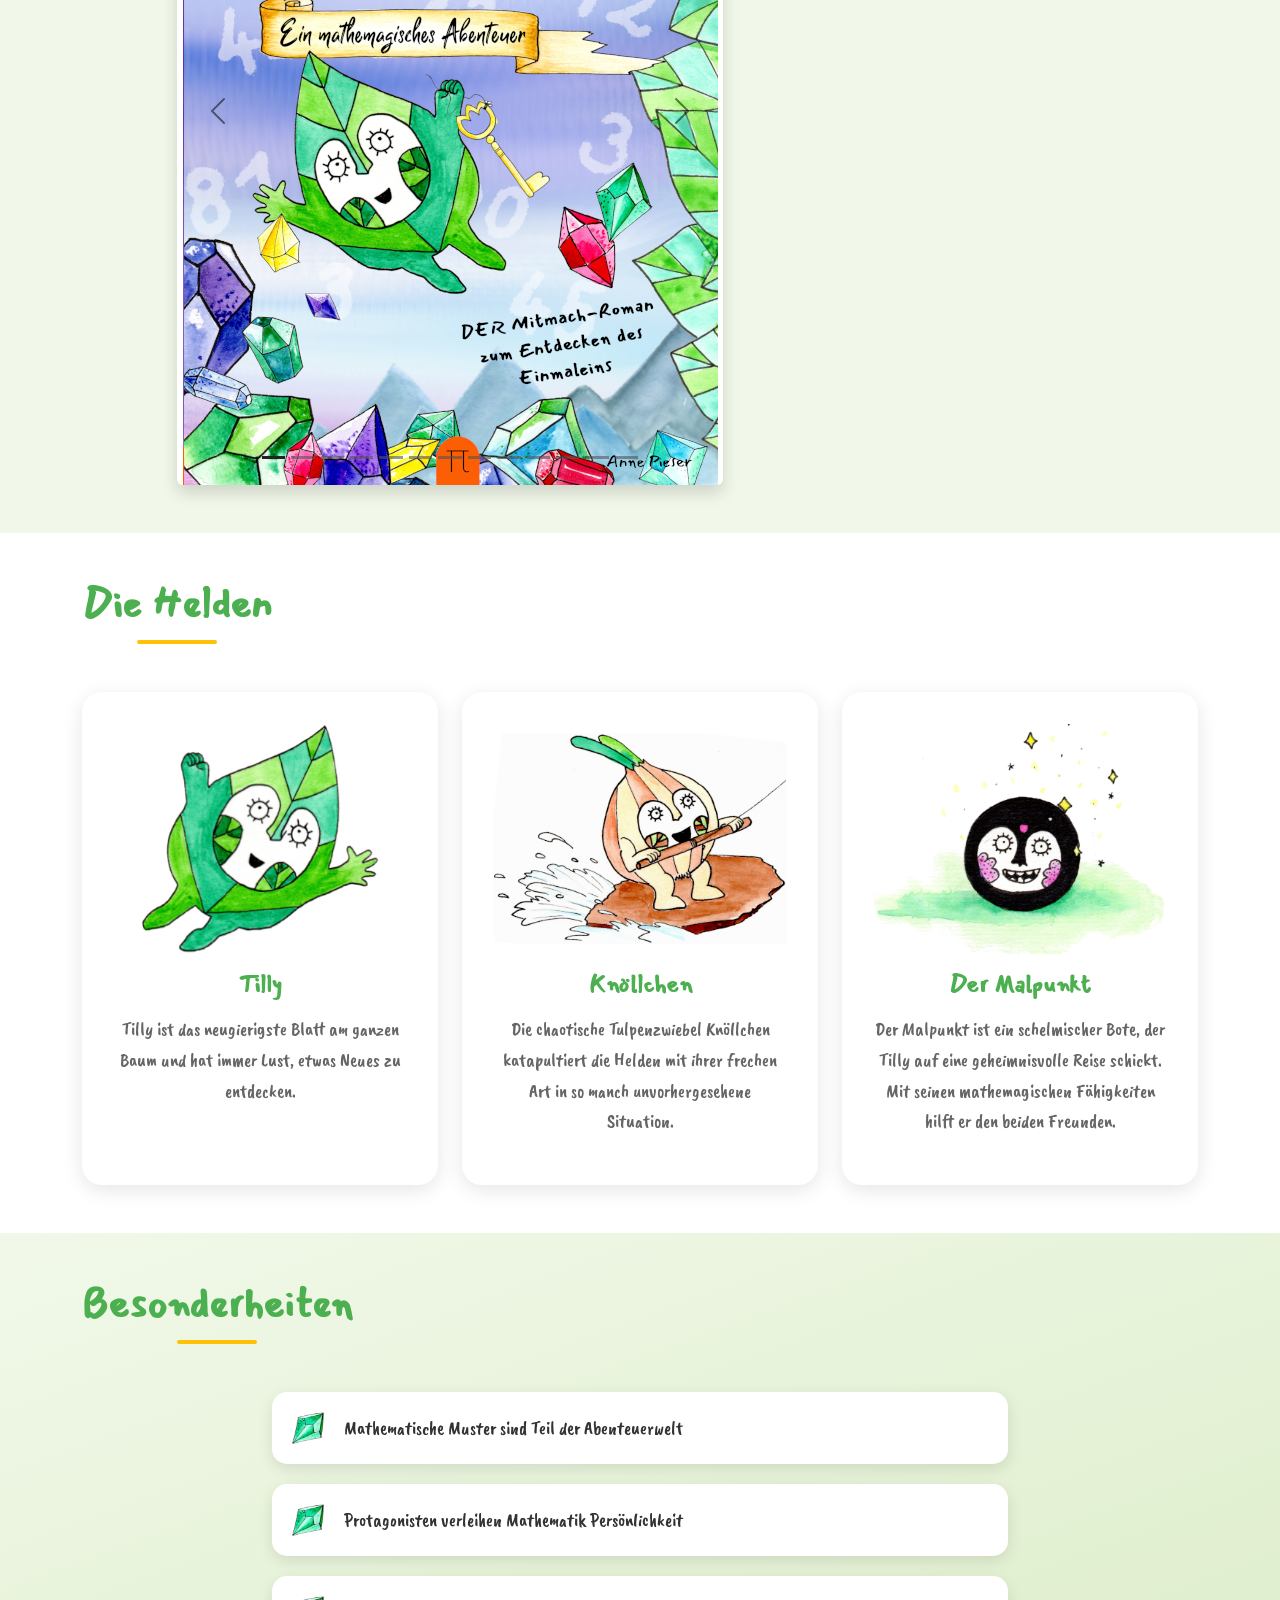
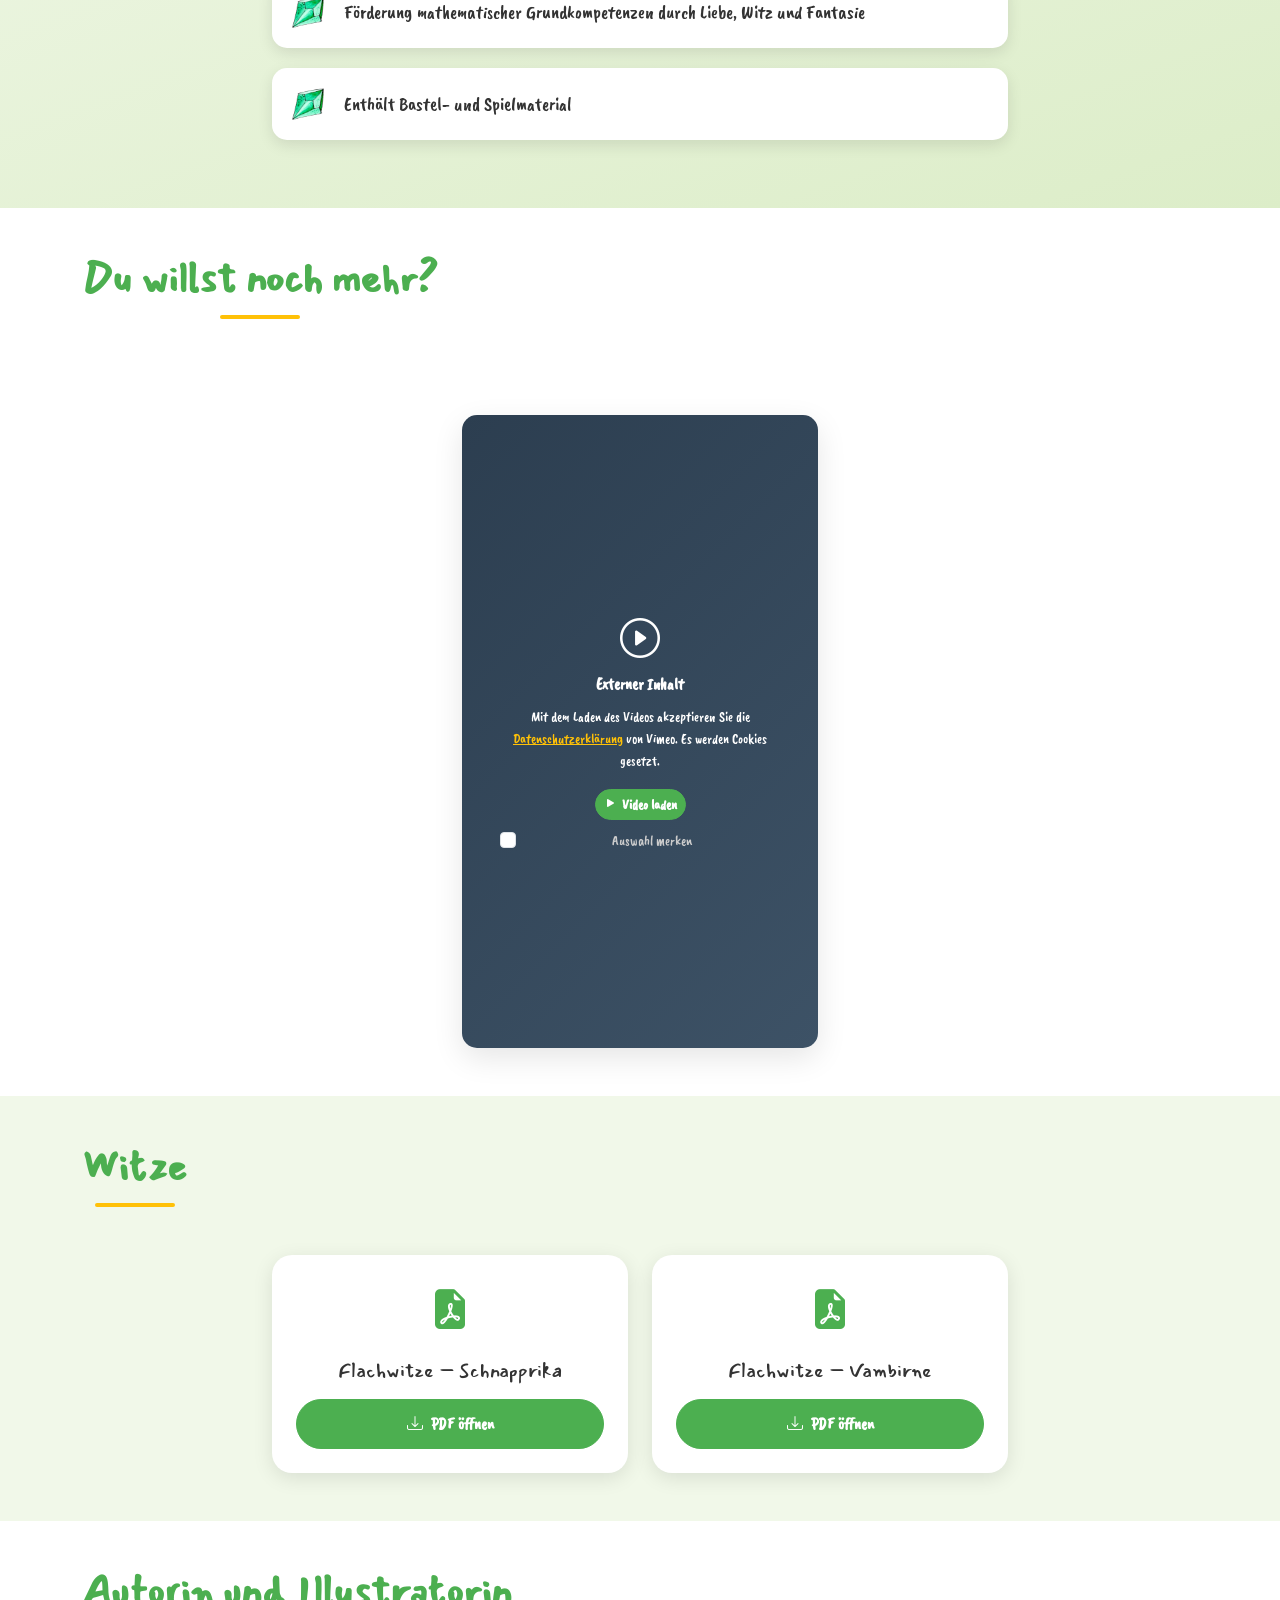
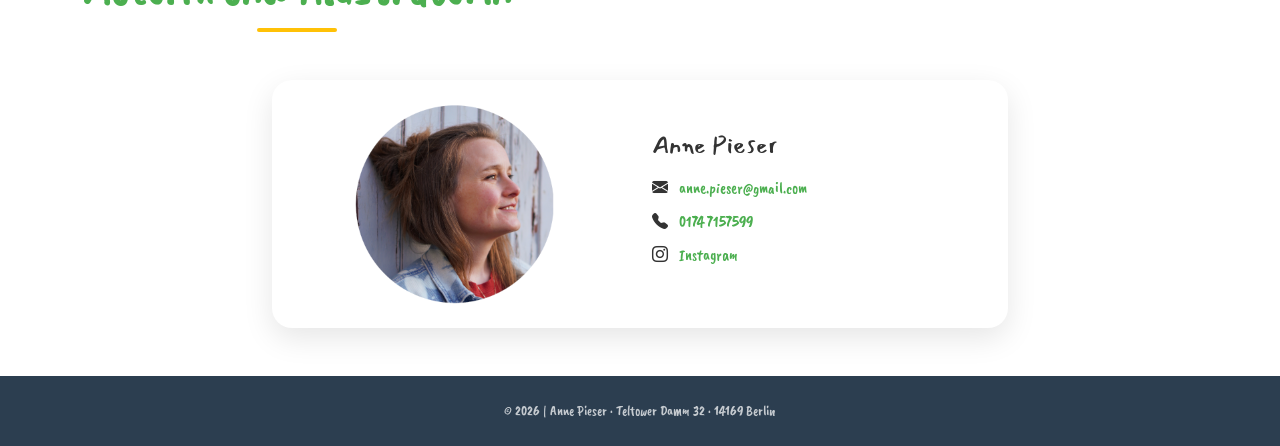
==== commit 819391a0: "Add jokes section and update typography - Introduced a new "Witze" section with two downloadable PDF" ====
--- a/index.html
+++ b/index.html
@@ -34,7 +34,7 @@
     <!-- Google Fonts -->
     <link rel="preconnect" href="https://fonts.googleapis.com">
     <link rel="preconnect" href="https://fonts.gstatic.com" crossorigin>
-    <link href="https://fonts.googleapis.com/css2?family=Dancing+Script:wght@400;500;600;700&display=swap" rel="stylesheet">
+    <link href="https://fonts.googleapis.com/css2?family=Caveat+Brush&family=Mansalva&display=swap" rel="stylesheet">
 
     <!-- Bootstrap CSS -->
     <link href="https://cdn.jsdelivr.net/npm/bootstrap@5.3.2/dist/css/bootstrap.min.css" rel="stylesheet">
@@ -43,7 +43,7 @@
     <link rel="stylesheet" href="https://cdn.jsdelivr.net/npm/bootstrap-icons@1.11.1/font/bootstrap-icons.css">
 
     <!-- Custom CSS -->
-    <link rel="stylesheet" href="css/style.css?v=2.0">
+    <link rel="stylesheet" href="css/style.css?v=2.1">
 </head>
 <body>
     <!-- Navigation -->
@@ -71,15 +71,15 @@
                         <a class="nav-link" href="#video">Video</a>
                     </li>
                     <li class="nav-item">
+                        <a class="nav-link" href="#jokes">Witze</a>
+                    </li>
+                    <li class="nav-item">
                         <a class="nav-link" href="#author">Autorin</a>
                     </li>
                 </ul>
                 <div class="d-flex align-items-center ms-3 gap-2">
                     <a href="https://www.instagram.com/anne_pieser/" target="_blank" rel="noopener noreferrer" class="navbar-social-link" aria-label="Instagram">
                         <i class="bi bi-instagram fs-5"></i>
-                    </a>
-                    <a href="https://imlindenbaum.blogspot.com/" target="_blank" rel="noopener noreferrer" class="navbar-social-link" aria-label="Blogger">
-                        <i class="bi bi-rss-fill fs-5"></i>
                     </a>
                 </div>
             </div>
@@ -322,6 +322,34 @@
         </div>
     </section>
 
+    <!-- Jokes Section -->
+    <section id="jokes" class="jokes-section py-5">
+        <div class="container">
+            <h2 class="section-title text-center mb-5">Witze</h2>
+
+            <div class="row g-4 justify-content-center">
+                <div class="col-md-6 col-lg-4">
+                    <div class="download-card p-4 text-center h-100 d-flex flex-column">
+                        <i class="bi bi-file-earmark-pdf-fill fs-1 mb-3" style="color: var(--primary-color);"></i>
+                        <h3 class="h5 mb-3">Flachwitze – Schnapprika</h3>
+                        <a href="downloads/Flachwitze_Schnapprika.pdf" target="_blank" rel="noopener noreferrer" class="btn btn-primary mt-auto">
+                            <i class="bi bi-download me-2"></i>PDF öffnen
+                        </a>
+                    </div>
+                </div>
+                <div class="col-md-6 col-lg-4">
+                    <div class="download-card p-4 text-center h-100 d-flex flex-column">
+                        <i class="bi bi-file-earmark-pdf-fill fs-1 mb-3" style="color: var(--primary-color);"></i>
+                        <h3 class="h5 mb-3">Flachwitze – Vambirne</h3>
+                        <a href="downloads/Flachwitze_Vambirne.pdf" target="_blank" rel="noopener noreferrer" class="btn btn-primary mt-auto">
+                            <i class="bi bi-download me-2"></i>PDF öffnen
+                        </a>
+                    </div>
+                </div>
+            </div>
+        </div>
+    </section>
+
     <!-- Author Section -->
     <section id="author" class="author-section py-5 bg-light">
         <div class="container">
@@ -350,10 +378,6 @@
                                         <i class="bi bi-instagram me-2"></i>
                                         <a href="https://www.instagram.com/" target="_blank" rel="noopener noreferrer">Instagram</a>
                                     </p>
-                                    <p class="mb-0">
-                                        <i class="bi bi-rss-fill me-2"></i>
-                                        <a href="https://www.blogger.com/" target="_blank" rel="noopener noreferrer">Blogger</a>
-                                    </p>
                                 </div>
                             </div>
                         </div>
--- a/css/style.css
+++ b/css/style.css
@@ -19,14 +19,14 @@
 }
 
 body {
-    font-family: 'Segoe UI', Tahoma, Geneva, Verdana, sans-serif;
+    font-family: 'Caveat Brush', sans-serif;
     color: var(--text-dark);
     line-height: 1.6;
     overflow-x: hidden;
 }
 
 h1, h2, h3, h4, .navbar-brand {
-    font-family: 'Dancing Script', cursive;
+    font-family: 'Mansalva', cursive;
 }
 
 html {
@@ -39,6 +39,7 @@
 .navbar {
     padding: 1rem 0;
     transition: all 0.3s ease;
+    font-size: 1.2rem;
 }
 
 .navbar-brand {
@@ -231,6 +232,13 @@
 }
 
 /* =============================================
+   Jokes Section
+   ============================================= */
+.jokes-section {
+    background: var(--bg-soft);
+}
+
+/* =============================================
    Heroes Section
    ============================================= */
 .heroes-section {
@@ -269,7 +277,7 @@
 
 .hero-description {
     color: var(--text-light);
-    font-size: 1rem;
+    font-size: 1.2rem;
 }
 
 /* =============================================
@@ -280,7 +288,7 @@
 }
 
 .preview-p {
-    font-size: 1.1rem;
+    font-size: 1.2rem;
     color: var(--text-dark);
     font-weight: 500;
     padding: 4px 0;
@@ -362,7 +370,7 @@
 }
 
 .benefits-list li {
-    font-size: 1.1rem;
+    font-size: 1.2rem;
     color: var(--text-dark);
     font-weight: 500;
     padding: 4px 0;
@@ -403,7 +411,7 @@
 }
 
 .feature-item span {
-    font-size: 1.1rem;
+    font-size: 1.2rem;
     color: var(--text-dark);
     font-weight: 500;
 }
@@ -416,7 +424,7 @@
 }
 
 .author-section {
-    background: var(--bg-soft) !important;
+    background: var(--bg-white) !important;
 }
 
 .author-card {
@@ -463,7 +471,7 @@
     }
     
     .subtitle {
-        font-size: 1.2rem;
+        font-size: 1.4rem;
     }
     
     .section-title {
@@ -471,7 +479,7 @@
     }
     
     .pitch-card p {
-        font-size: 1rem;
+        font-size: 1.2rem;
     }
     
     .hero-image-wrapper {
@@ -490,7 +498,7 @@
     }
     
     .subtitle {
-        font-size: 1rem;
+        font-size: 1.4rem;
     }
     
     .feature-item {
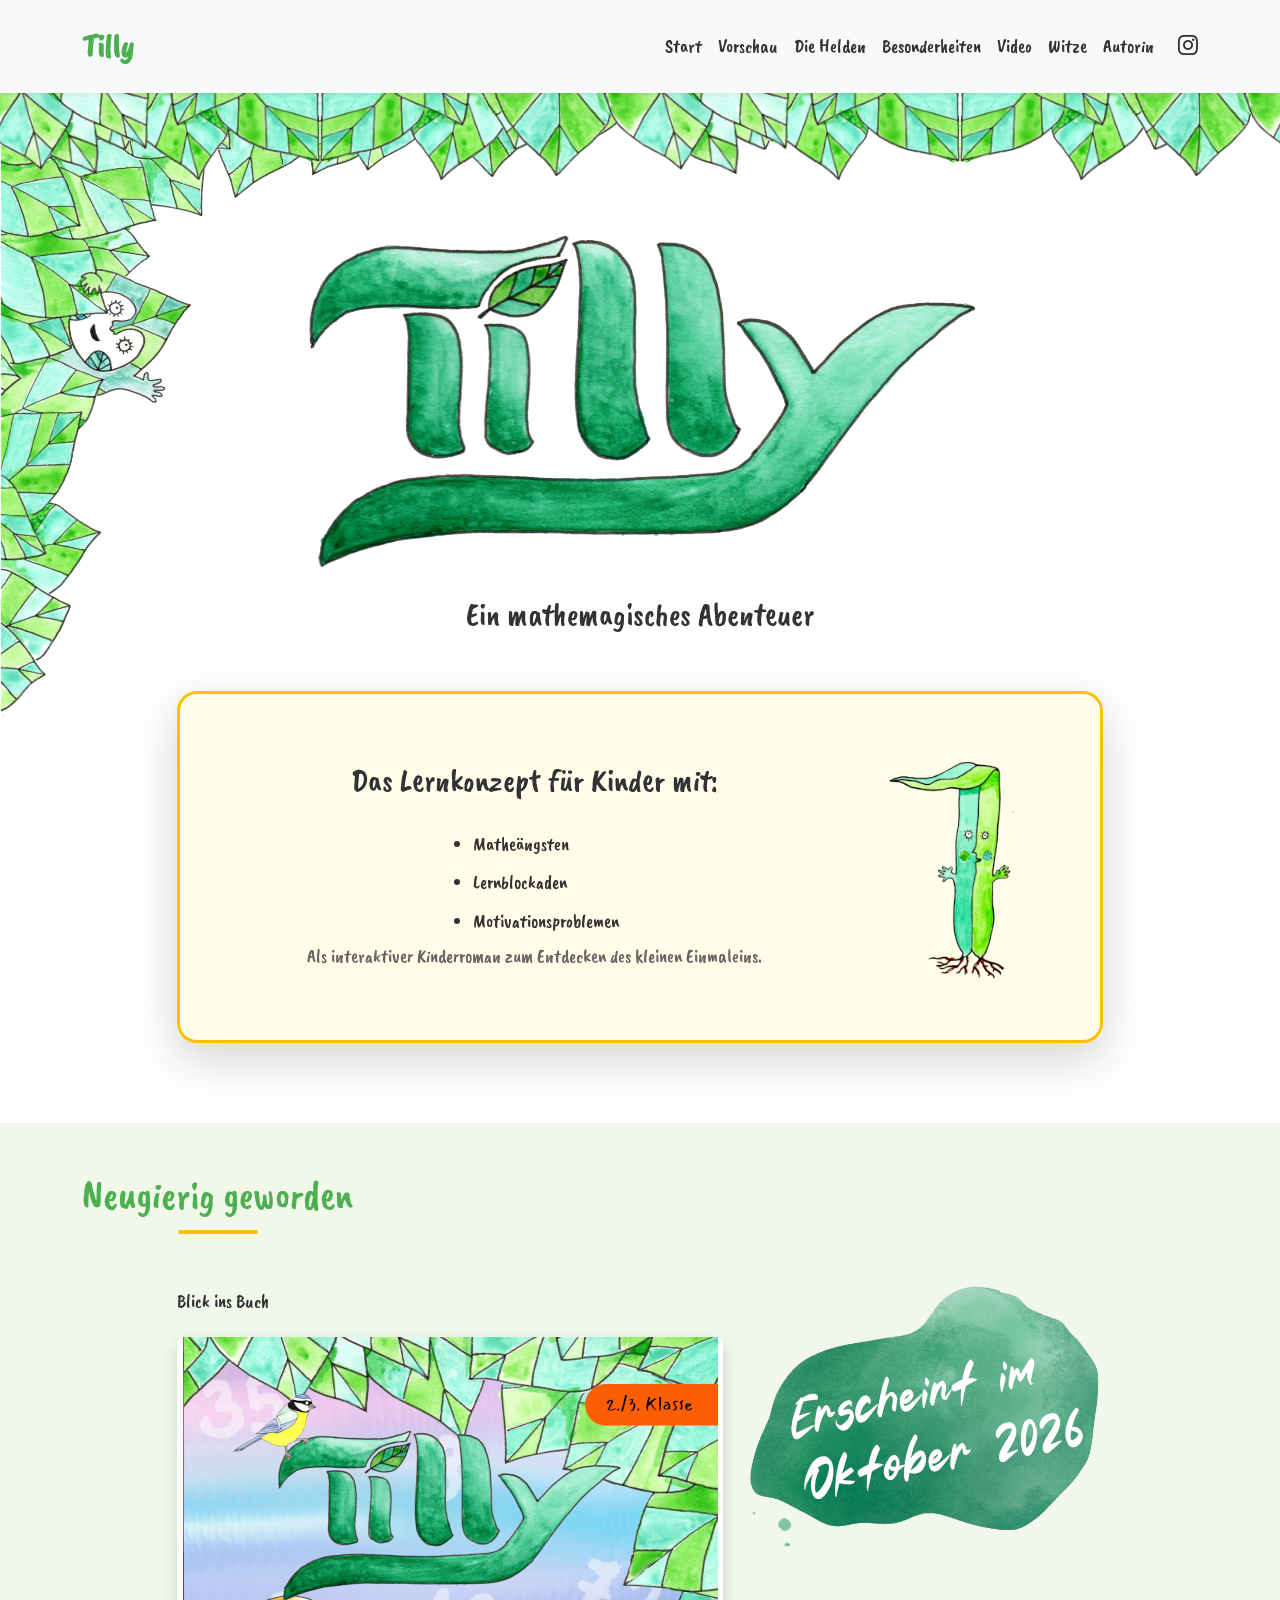
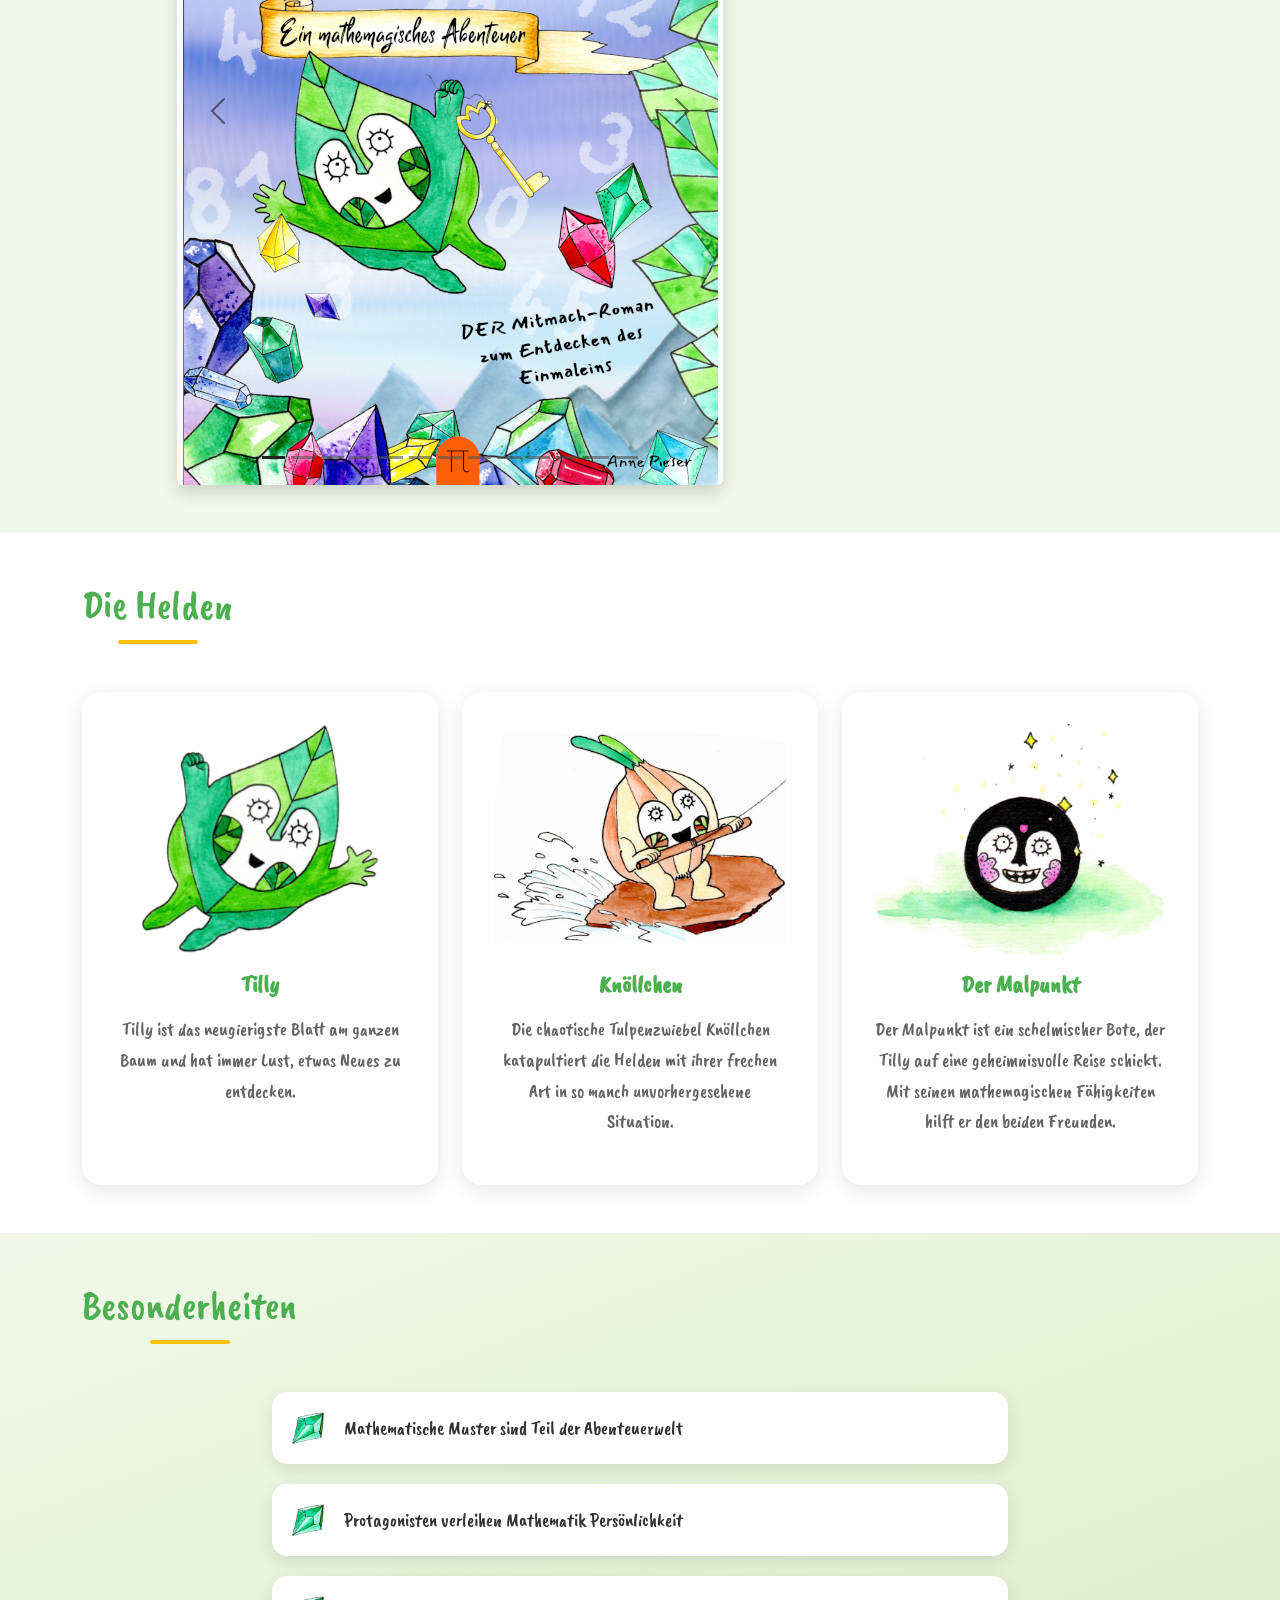
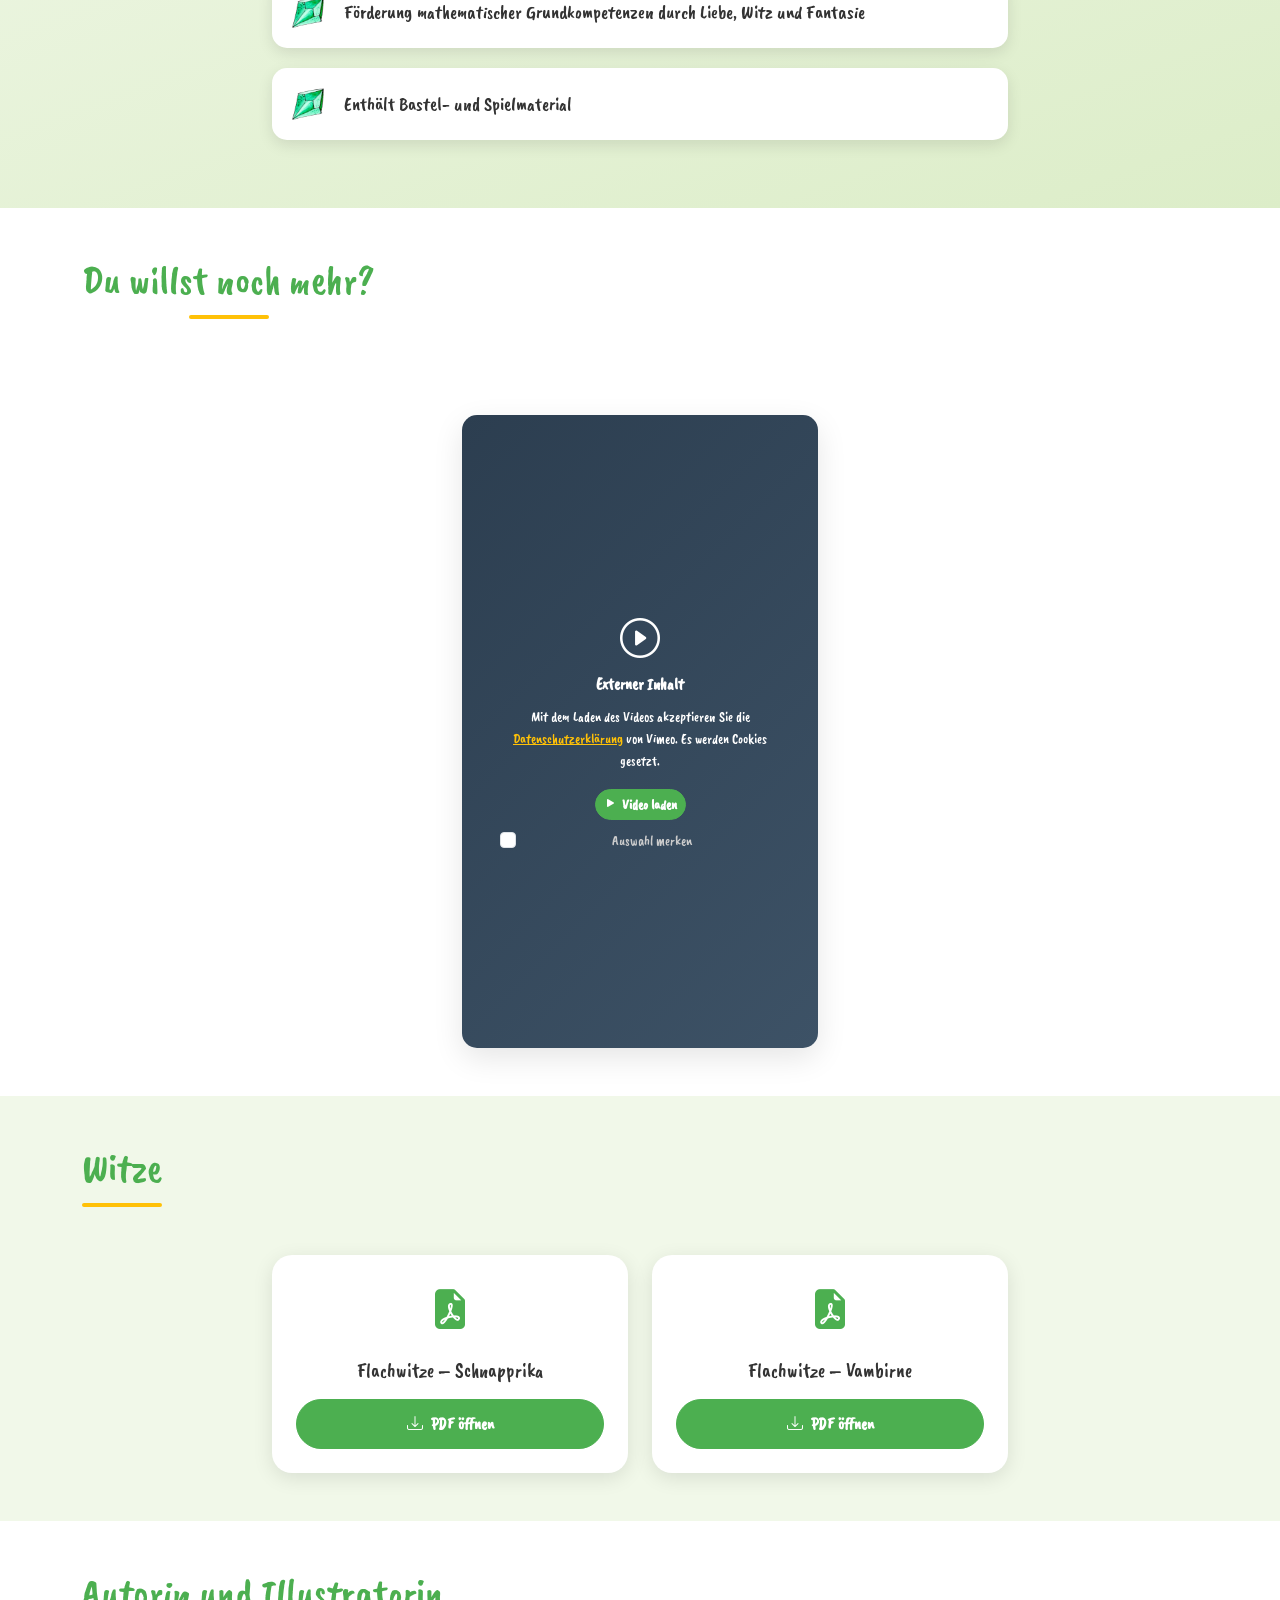
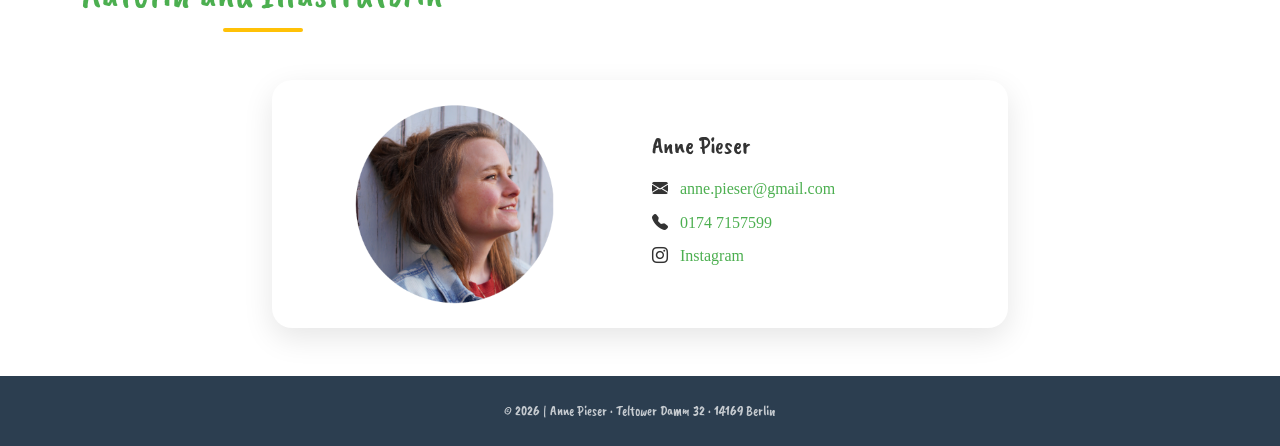
==== commit adbb5ee7: "Update fonts, video URL, and pitch card subtitle - Changed heading fonts to 'Caveat Brush' with new " ====
--- a/index.html
+++ b/index.html
@@ -43,7 +43,7 @@
     <link rel="stylesheet" href="https://cdn.jsdelivr.net/npm/bootstrap-icons@1.11.1/font/bootstrap-icons.css">
 
     <!-- Custom CSS -->
-    <link rel="stylesheet" href="css/style.css?v=2.1">
+    <link rel="stylesheet" href="css/style.css?v=2.3">
 </head>
 <body>
     <!-- Navigation -->
@@ -103,7 +103,7 @@
                     <div class="pitch-card p-4 p-md-5 shadow-lg">
                         <div class="row align-items-center">
                             <div class="col-9">
-                                <h2 class="subtitle mb-4 text-center">DAS Mathekonzept für Kinder mit:</h2>
+                                <h2 class="subtitle mb-4 text-center">Das Lernkonzept für Kinder mit:</h2>
                                 <div class="d-flex align-items-center justify-content-center gap-4">
                                     <!-- List of benefits -->
                                     <ul class="benefits-list">
@@ -404,7 +404,7 @@
     <!-- Vimeo Cookie Consent -->
     <script>
         (function () {
-            var videoUrl = 'https://player.vimeo.com/video/1174535362?title=0&byline=0&portrait=0';
+            var videoUrl = 'https://player.vimeo.com/video/1232769938?title=0&byline=0&portrait=0';
             var consentEl = document.getElementById('vimeo-consent');
             var btn = document.getElementById('vimeo-consent-btn');
             var remember = document.getElementById('vimeo-remember');
@@ -434,7 +434,7 @@
 
         // Vimeo – Author Section
         (function () {
-            var videoUrl = 'https://player.vimeo.com/video/1174535362?title=0&byline=0&portrait=0';
+            var videoUrl = 'https://player.vimeo.com/video/1232769938?title=0&byline=0&portrait=0';
             var consentEl = document.getElementById('vimeo-consent-author');
             var btn = document.getElementById('vimeo-consent-btn-author');
             var remember = document.getElementById('vimeo-remember-author');
--- a/css/style.css
+++ b/css/style.css
@@ -26,7 +26,9 @@
 }
 
 h1, h2, h3, h4, .navbar-brand {
-    font-family: 'Mansalva', cursive;
+    font-family: 'Caveat Brush', sans-serif;
+    font-weight: 200;
+    font-style: normal;
 }
 
 html {
@@ -107,7 +109,6 @@
     font-size: 2.0rem;
     color: var(--text-dark);
     font-weight: 500;
-    font-style: italic;
     text-shadow: 1px 1px 2px rgba(255,255,255,0.8);
 }
 
@@ -143,7 +144,7 @@
    ============================================= */
 .section-title {
     font-size: 2.5rem;
-    font-weight: bold;
+    font-weight: normal;
     color: var(--primary-color);
     position: relative;
     display: inline-block;
@@ -425,6 +426,7 @@
 
 .author-section {
     background: var(--bg-white) !important;
+    font-family: Georgia, 'Times New Roman', Times, serif;
 }
 
 .author-card {
